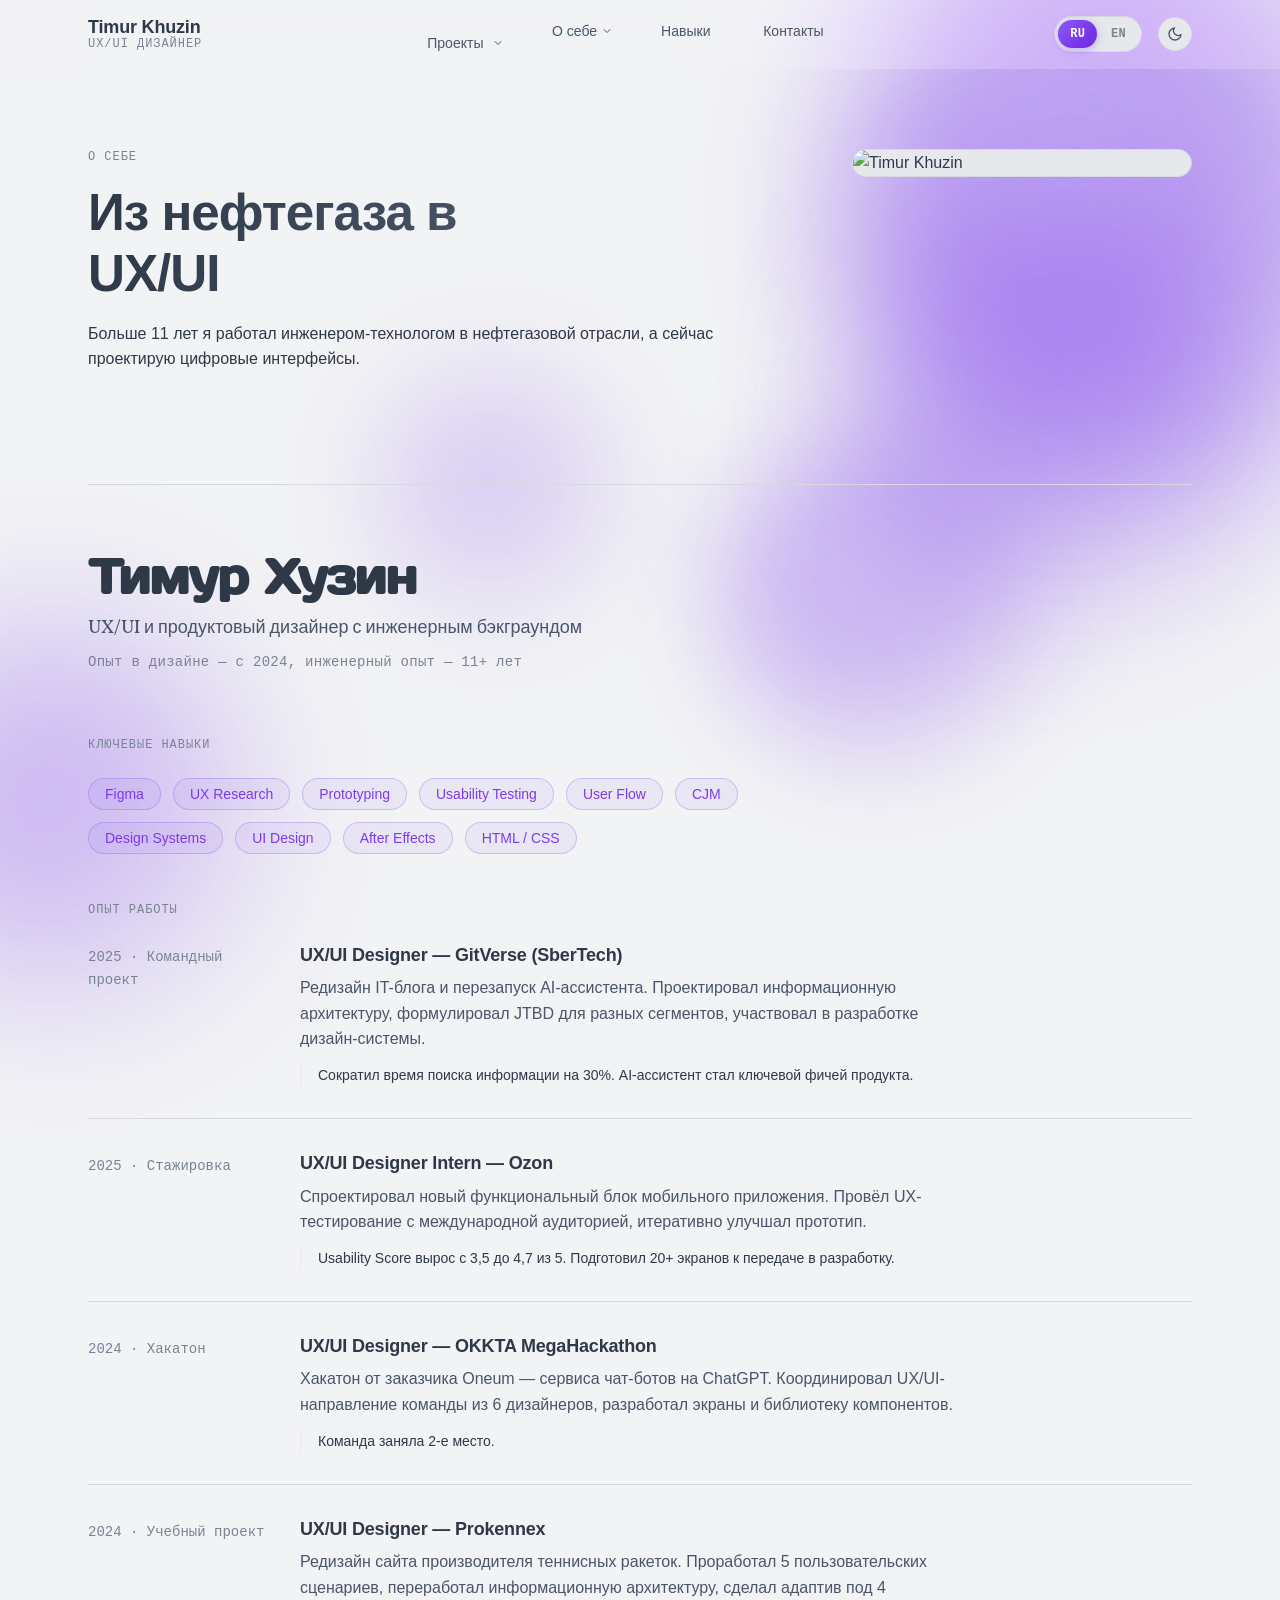
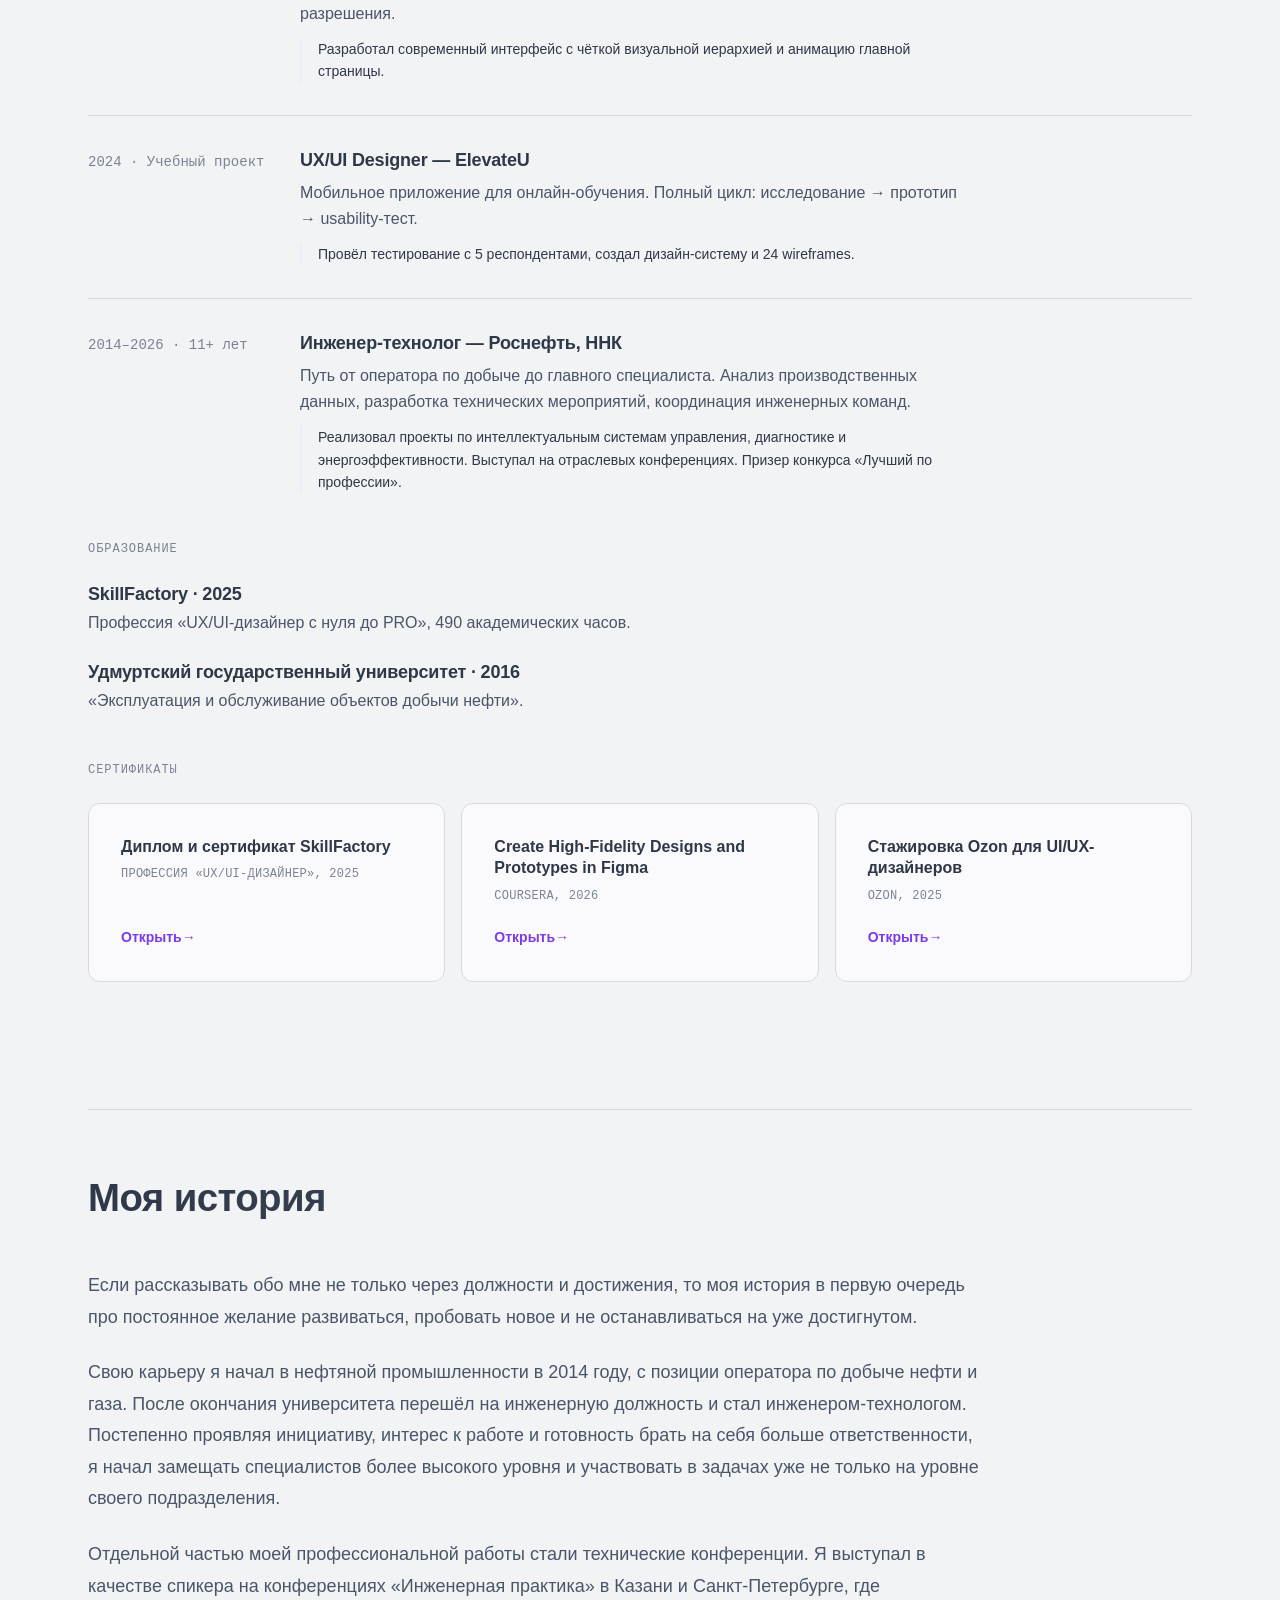
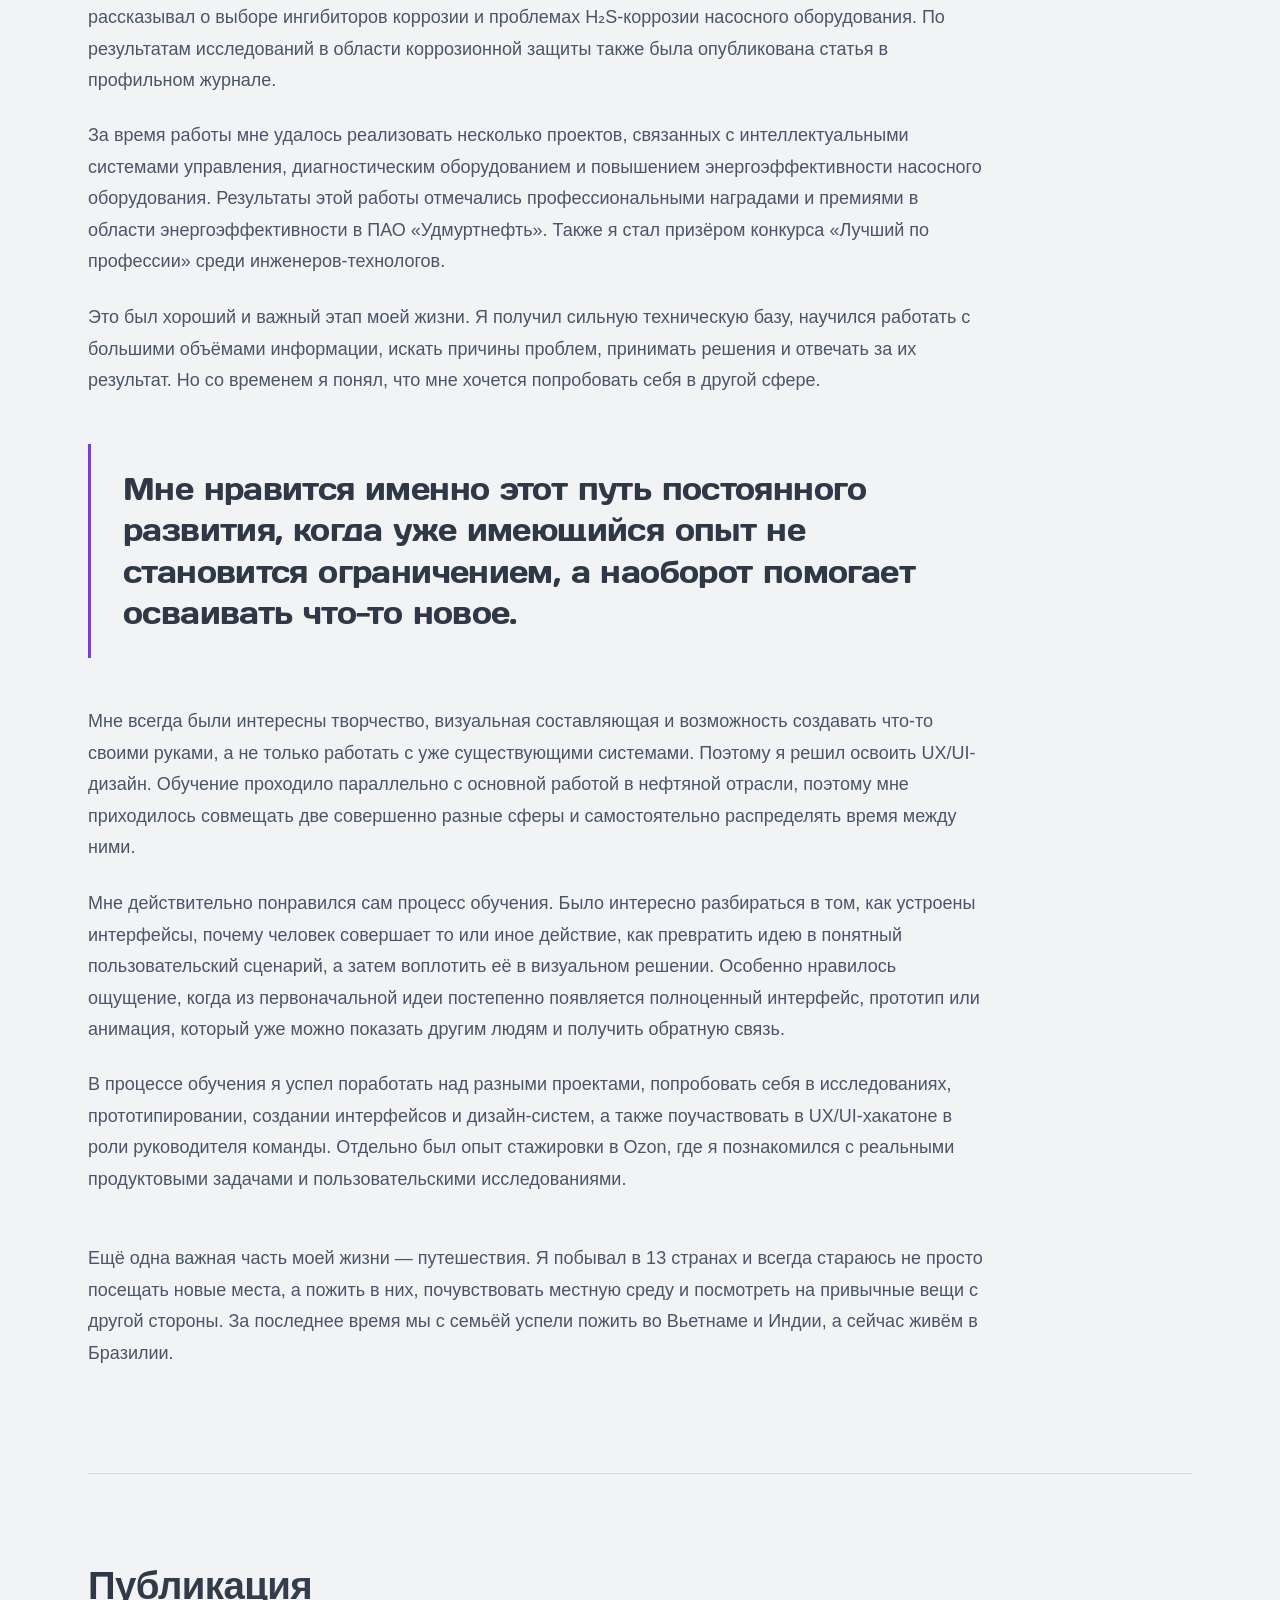
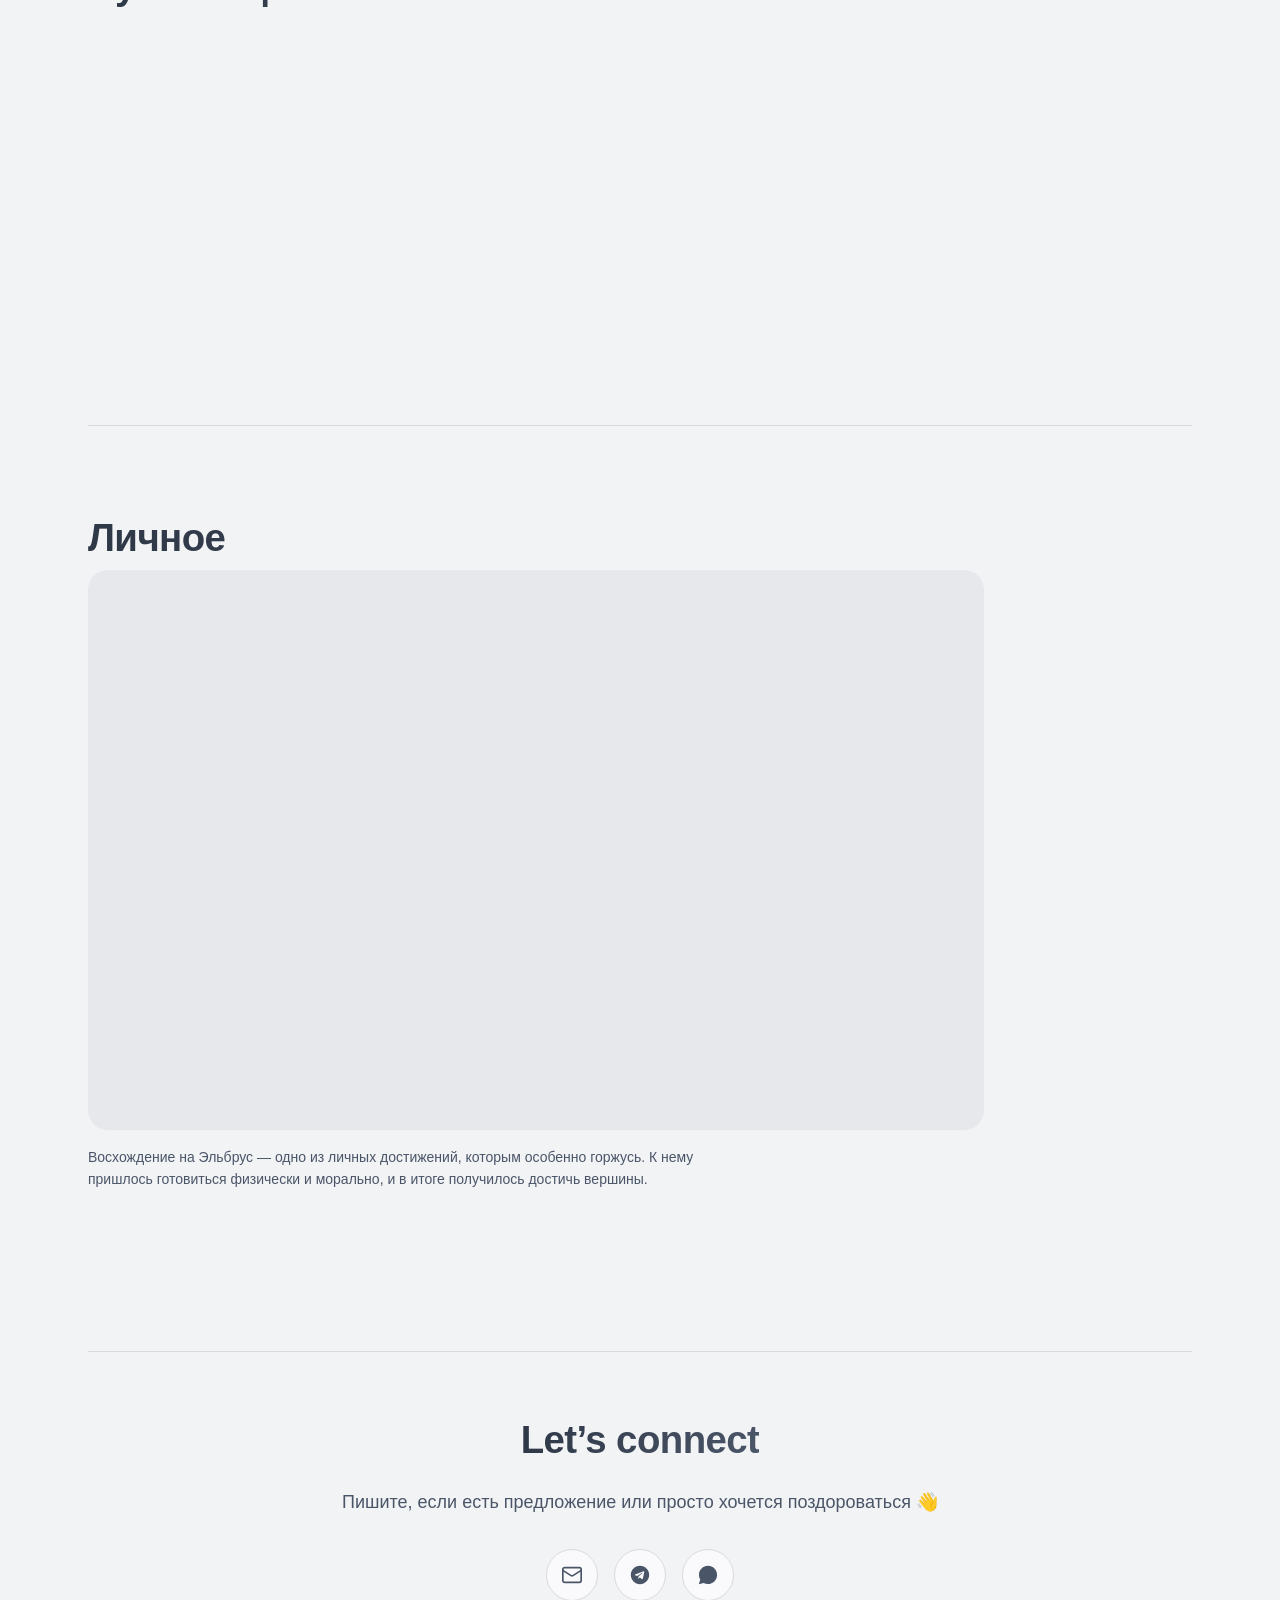
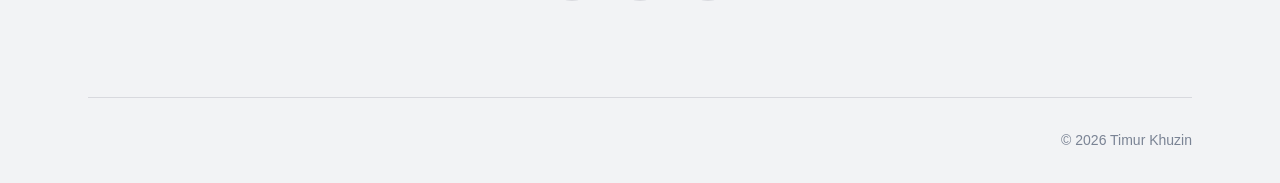
==== site/about.html @ 74c0102a "Добавил новые изображения и файлы проектов" ====
<!DOCTYPE html>
<html lang="ru">
<head>
  <meta charset="UTF-8">
  <meta name="viewport" content="width=device-width, initial-scale=1.0">
  <title>О себе — Timur Khuzin</title>
  <meta name="description" content="UX/UI дизайнер с 11-летним инженерным опытом в нефтегазе. История перехода в дизайн, опыт и проекты.">

  <script>
    (function () {
      var t = localStorage.getItem('theme');
      if (t !== 'light' && t !== 'dark') {
        t = window.matchMedia('(prefers-color-scheme: dark)').matches ? 'dark' : 'light';
      }
      document.documentElement.setAttribute('data-theme', t);
    })();
  </script>

  <link rel="stylesheet" href="css/variables.css">
  <link rel="stylesheet" href="css/base.css">
  <link rel="stylesheet" href="css/home.css">
  <link rel="stylesheet" href="css/about.css">
  <link rel="stylesheet" href="css/reveal.css">
</head>
<body>

  <div class="cursor-ring" aria-hidden="true"></div>
  <div class="cursor-dot" aria-hidden="true"></div>
  <div class="bg-blobs bg-blobs--about" aria-hidden="true">
  <div class="bg-blob bg-blob--1"></div>
  <div class="bg-blob bg-blob--2"></div>
  <div class="bg-blob bg-blob--3"></div>
  <div class="bg-blob bg-blob--4"></div>
  <div class="bg-blob bg-blob--5"></div>
  </div>
  <div class="site-header-wrap">
    <div class="container">
      <header class="site-header">
        <a href="index.html" class="logo">
          <span class="logo-name">Timur Khuzin</span>
          <span class="logo-role" data-i18n="logo.role"></span>
        </a>

        <nav>
          <ul class="nav-links">
            <li class="nav-dropdown">
  <a href="index.html#projects" class="nav-dropdown-trigger" aria-haspopup="true" aria-expanded="false">
  <span data-i18n="nav.projects"></span>
  <svg class="nav-dropdown-caret" viewBox="0 0 24 24" fill="none" stroke="currentColor" stroke-width="2" stroke-linecap="round" stroke-linejoin="round">
    <polyline points="6 9 12 15 18 9"></polyline>
  </svg>
</a>
           <ul class="nav-dropdown-menu">
            <li style="--item-accent: #FF6B35;"><a href="projects/ozon.html" data-i18n="nav.project.ozon"></a></li>
            <li style="--item-accent: #4A9EFF;"><a href="projects/gitverse.html" data-i18n="nav.project.gitverse"></a></li>
            <li style="--item-accent: #4ADE80;"><a href="projects/okkta.html" data-i18n="nav.project.okkta"></a></li>
            <li style="--item-accent: #F5573B;"><a href="projects/prokennex.html" data-i18n="nav.project.prokennex"></a></li>
            <li style="--item-accent: #8B7CF6;"><a href="projects/elevateu.html" data-i18n="nav.project.elevateu"></a></li>
          </ul>
            </li>
            <li class="nav-dropdown">
  <a href="about.html" class="nav-dropdown-trigger" aria-haspopup="true" aria-expanded="false">
    <span data-i18n="nav.about"></span>
    <svg class="nav-dropdown-caret" viewBox="0 0 24 24" fill="none" stroke="currentColor" stroke-width="2" stroke-linecap="round" stroke-linejoin="round">
      <polyline points="6 9 12 15 18 9"></polyline>
    </svg>
  </a>
  <ul class="nav-dropdown-menu">
    <li style="--item-accent: #7C3AED;"><a href="about.html" data-i18n="nav.about"></a></li>
    <li style="--item-accent: #7C3AED;"><a href="#cv" data-i18n="nav.about.cv"></a></li>
  </ul>
</li>
            <li><a href="skills.html" data-i18n="nav.skills"></a></li>
            <li><a href="index.html#contact" data-i18n="nav.contacts"></a></li>
          </ul>
        </nav>

        <button type="button" class="nav-burger" aria-label="Меню" aria-expanded="false" aria-controls="mobile-menu">
          <span></span>
          <span></span>
        </button>

        <div class="header-controls">
          <div class="control-group" role="group" data-i18n-aria-label="theme.toggle.label">
            <button class="control-segment" data-lang-set="ru">RU</button>
            <button class="control-segment" data-lang-set="en">EN</button>
          </div>

          <button class="theme-toggle" data-theme-toggle data-i18n-aria-label="theme.toggle.label">
            <svg class="icon-sun" viewBox="0 0 24 24" fill="none" stroke="currentColor" stroke-width="2" stroke-linecap="round">
              <circle cx="12" cy="12" r="4"></circle>
              <path d="M12 2v2M12 20v2M4.93 4.93l1.41 1.41M17.66 17.66l1.41 1.41M2 12h2M20 12h2M6.34 17.66l-1.41 1.41M19.07 4.93l-1.41 1.41"></path>
            </svg>
            <svg class="icon-moon" viewBox="0 0 24 24" fill="none" stroke="currentColor" stroke-width="2" stroke-linecap="round" stroke-linejoin="round">
              <path d="M21 12.79A9 9 0 1 1 11.21 3 7 7 0 0 0 21 12.79z"></path>
            </svg>
          </button>
        </div>
      </header>
    </div>
  </div>

    <main>

    <!-- ================= HERO ================= -->
    <section class="container page-hero">
  <div class="page-hero-text">
    <p class="eyebrow" data-i18n="page.about.eyebrow"></p>
    <h1 data-i18n="page.about.title"></h1>
    <p class="hero-subtitle" data-i18n="page.about.subtitle"></p>
  </div>
  <figure class="page-hero-photo">
    <img src="https://github.com/KhuzinTimur/content-/blob/61db9ddb65a25e0e62f7fac8e23ab6dcdfc988ec/Me.jpg?raw=true" alt="Timur Khuzin" loading="eager">
  </figure>
</section>

    <!-- ================= CV ================= -->
    <section class="container section" id="cv">
  <hr class="divider" style="margin-bottom: var(--space-16);">

  <!-- Имя и роль -->
  <div class="cv-header reveal">
        <h2 class="cv-name" data-i18n="cv.name"></h2>
        <p class="cv-role" data-i18n="cv.role"></p>
        <p class="cv-meta" data-i18n="cv.meta"></p>
      </div>

      <!-- Ключевые навыки -->
      <div class="cv-block reveal">
        <p class="eyebrow" data-i18n="cv.skills.title"></p>
        <div class="cv-skills">
          <span class="skill-pill">Figma</span>
          <span class="skill-pill">UX Research</span>
          <span class="skill-pill">Prototyping</span>
          <span class="skill-pill">Usability Testing</span>
          <span class="skill-pill">User Flow</span>
          <span class="skill-pill">CJM</span>
          <span class="skill-pill">Design Systems</span>
          <span class="skill-pill">UI Design</span>
          <span class="skill-pill">After Effects</span>
          <span class="skill-pill">HTML / CSS</span>
        </div>
      </div>

      <!-- Опыт работы -->
      <div class="cv-block reveal">
        <p class="eyebrow" data-i18n="cv.experience.title"></p>
        <div class="cv-exp-list">

          <div class="cv-exp-item">
            <div class="cv-exp-left">
              <p class="cv-exp-period" data-i18n="cv.exp.gitverse.period"></p>
            </div>
            <div class="cv-exp-right">
              <h3 data-i18n="cv.exp.gitverse.company"></h3>
              <p data-i18n="cv.exp.gitverse.desc"></p>
              <p class="cv-exp-result" data-i18n="cv.exp.gitverse.result"></p>
            </div>
          </div>

          <div class="cv-exp-item">
            <div class="cv-exp-left">
              <p class="cv-exp-period" data-i18n="cv.exp.ozon.period"></p>
            </div>
            <div class="cv-exp-right">
              <h3 data-i18n="cv.exp.ozon.company"></h3>
              <p data-i18n="cv.exp.ozon.desc"></p>
              <p class="cv-exp-result" data-i18n="cv.exp.ozon.result"></p>
            </div>
          </div>

          <div class="cv-exp-item">
            <div class="cv-exp-left">
              <p class="cv-exp-period" data-i18n="cv.exp.okkta.period"></p>
            </div>
            <div class="cv-exp-right">
              <h3 data-i18n="cv.exp.okkta.company"></h3>
              <p data-i18n="cv.exp.okkta.desc"></p>
              <p class="cv-exp-result" data-i18n="cv.exp.okkta.result"></p>
            </div>
          </div>

          <div class="cv-exp-item">
            <div class="cv-exp-left">
              <p class="cv-exp-period" data-i18n="cv.exp.prokennex.period"></p>
            </div>
            <div class="cv-exp-right">
              <h3 data-i18n="cv.exp.prokennex.company"></h3>
              <p data-i18n="cv.exp.prokennex.desc"></p>
              <p class="cv-exp-result" data-i18n="cv.exp.prokennex.result"></p>
            </div>
          </div>

          <div class="cv-exp-item">
            <div class="cv-exp-left">
              <p class="cv-exp-period" data-i18n="cv.exp.elevateu.period"></p>
            </div>
            <div class="cv-exp-right">
              <h3 data-i18n="cv.exp.elevateu.company"></h3>
              <p data-i18n="cv.exp.elevateu.desc"></p>
              <p class="cv-exp-result" data-i18n="cv.exp.elevateu.result"></p>
            </div>
          </div>

          <div class="cv-exp-item">
            <div class="cv-exp-left">
              <p class="cv-exp-period" data-i18n="cv.exp.engineering.period"></p>
            </div>
            <div class="cv-exp-right">
              <h3 data-i18n="cv.exp.engineering.company"></h3>
              <p data-i18n="cv.exp.engineering.desc"></p>
              <p class="cv-exp-result" data-i18n="cv.exp.engineering.result"></p>
            </div>
          </div>

        </div>
      </div>

      <!-- Образование -->
      <div class="cv-block reveal">
        <p class="eyebrow" data-i18n="cv.education.title"></p>
        <div class="cv-edu-list">
          <div class="cv-edu-item">
            <h3 data-i18n="cv.edu.skillfactory.title"></h3>
            <p data-i18n="cv.edu.skillfactory.desc"></p>
          </div>
          <div class="cv-edu-item">
            <h3 data-i18n="cv.edu.udgu.title"></h3>
            <p data-i18n="cv.edu.udgu.desc"></p>
          </div>
        </div>
      </div>

      <!-- Сертификаты -->
      <div class="cv-block reveal">
        <p class="eyebrow" data-i18n="cv.certs.title"></p>
        <div class="cv-certs-list">
          <a href="https://drive.google.com/file/d/1GDILFL7nHzGlivptu-B-hz8q7IrDQoGp/view" target="_blank" rel="noopener" class="cv-cert">
            <span class="cv-cert-title" data-i18n="cv.cert.skillfactory.title"></span>
            <span class="cv-cert-desc" data-i18n="cv.cert.skillfactory.desc"></span>
            <span class="cv-cert-view" data-i18n="cv.cert.view"></span>
          </a>
          <a href="https://www.coursera.org/account/accomplishments/verify/VYTI7IFMBP26" target="_blank" rel="noopener" class="cv-cert">
            <span class="cv-cert-title" data-i18n="cv.cert.coursera.title"></span>
            <span class="cv-cert-desc" data-i18n="cv.cert.coursera.desc"></span>
            <span class="cv-cert-view" data-i18n="cv.cert.view"></span>
          </a>
          <a href="https://drive.google.com/file/d/1_BpqdGtbln28WbQC0Q4ZysuxokLBKkF2/view" target="_blank" rel="noopener" class="cv-cert">
            <span class="cv-cert-title" data-i18n="cv.cert.ozon.title"></span>
            <span class="cv-cert-desc" data-i18n="cv.cert.ozon.desc"></span>
            <span class="cv-cert-view" data-i18n="cv.cert.view"></span>
          </a>
        </div>
      </div>

    </section>

    <!-- ================= STORYTELLING ================= -->
    <section class="container section">
      <hr class="divider" style="margin-bottom: var(--space-16);">
      <h2 class="reveal" data-i18n="story.title"></h2>

      <div class="story-body">
        <p class="reveal" data-i18n="story.p1"></p>
        <p class="reveal" data-i18n="story.p2"></p>
        <p class="reveal" data-i18n="story.p3"></p>
        <p class="reveal" data-i18n="story.p4"></p>
        <p class="reveal" data-i18n="story.p5"></p>

        <blockquote class="story-quote reveal" data-i18n="story.quote"></blockquote>

        <p class="reveal" data-i18n="story.p6"></p>
        <p class="reveal" data-i18n="story.p7"></p>
        <p class="reveal" data-i18n="story.p8"></p>
        <p class="reveal" data-i18n="story.p9"></p>
      </div>
    </section>

    <!-- ================= PUBLICATION ================= -->
    <section class="container section">
      <hr class="divider" style="margin-bottom: var(--space-16);">
      <h2 class="reveal" data-i18n="pub.title"></h2>

      <a href="https://glavteh.ru/коррозия-ингибиторы-удмуртнефть/" target="_blank" rel="noopener" class="pub-card reveal">
        <div class="pub-card-media">
  <img src="https://github.com/KhuzinTimur/content-/blob/6376f574f0b93bf74674a7803f404138c6c9d28b/preview_corr.png?raw=true" alt="" loading="lazy">
</div>
        <div class="pub-card-body">
          <p class="pub-card-journal" data-i18n="pub.article.journal"></p>
          <h3 data-i18n="pub.article.title"></h3>
          <p class="pub-card-desc" data-i18n="pub.article.desc"></p>
          <span class="pub-card-cta" data-i18n="pub.article.link"></span>
        </div>
      </a>
    </section>

    <!-- ================= PERSONAL ================= -->
    <section class="container section">
      <hr class="divider" style="margin-bottom: var(--space-16);">
      <h2 class="reveal" data-i18n="personal.title"></h2>

      <div class="personal-carousel reveal">
        <div class="personal-track">
          <figure class="personal-slide">
            <img src="https://github.com/KhuzinTimur/content-/blob/61db9ddb65a25e0e62f7fac8e23ab6dcdfc988ec/Elbrus_1.jpg?raw=true" alt="Эльбрус" loading="lazy">
          </figure>
          <figure class="personal-slide">
            <img src="https://github.com/KhuzinTimur/content-/blob/61db9ddb65a25e0e62f7fac8e23ab6dcdfc988ec/Elbrus_2.jpg?raw=true" alt="Эльбрус" loading="lazy">
          </figure>
          <figure class="personal-slide">
            <img src="https://github.com/KhuzinTimur/content-/blob/61db9ddb65a25e0e62f7fac8e23ab6dcdfc988ec/Elbrus_3.jpg?raw=true" alt="Эльбрус" loading="lazy">
          </figure>
        </div>
        <p class="personal-caption" data-i18n="personal.elbrus.caption"></p>
      </div>

    </section>

    <!-- ================= CONTACT ================= -->
    <section class="container contact-section" id="contact">
      <hr class="divider" style="margin-bottom: var(--space-16);">
      <div class="contact-centered">
        <h2 data-i18n="contact.title"></h2>
        <p class="contact-invite" data-i18n="contact.invite"></p>

        <div class="contact-icons">
          <a href="mailto:TimurKhuzin92@gmail.com" class="contact-icon-btn" data-i18n-aria-label="contact.emailAria">
            <svg viewBox="0 0 24 24" fill="none" stroke="currentColor" stroke-width="1.8" stroke-linecap="round" stroke-linejoin="round">
              <rect x="2" y="4" width="20" height="16" rx="2"></rect>
              <path d="m22 7-8.97 5.7a1.94 1.94 0 0 1-2.06 0L2 7"></path>
            </svg>
          </a>
          <a href="https://t.me/KhuzinTimur" target="_blank" rel="noopener noreferrer" class="contact-icon-btn" data-i18n-aria-label="contact.telegramAria">
            <svg viewBox="0 0 24 24" fill="currentColor"><path d="M12 2C6.477 2 2 6.477 2 12s4.477 10 10 10 10-4.477 10-10S17.523 2 12 2zm4.64 6.8-1.56 7.36c-.12.54-.43.67-.87.42l-2.4-1.77-1.16 1.12c-.13.13-.24.24-.48.24l.17-2.44 4.44-4.01c.19-.17-.04-.27-.3-.1l-5.49 3.46-2.37-.74c-.51-.16-.52-.51.11-.76l9.25-3.57c.43-.16.8.1.66.79z"/></svg>
          </a>
          <a href="https://wa.me/79199064376" target="_blank" rel="noopener noreferrer" class="contact-icon-btn" data-i18n-aria-label="contact.whatsappAria">
            <svg viewBox="0 0 24 24" fill="currentColor"><path d="M12.04 2C6.58 2 2.13 6.45 2.13 11.91c0 1.87.51 3.62 1.4 5.12L2 22l5.13-1.35c1.44.79 3.08 1.24 4.83 1.24h.01c5.46 0 9.91-4.45 9.91-9.91C21.88 6.45 17.5 2 12.04 2z"/></svg>
          </a>
        </div>
      </div>
    </section>

  </main>

  <div class="container">
    <footer class="site-footer">
      <p class="text-tertiary text-small">© 2026 Timur Khuzin</p>
    </footer>
  </div>

  <script src="js/i18n-about.js"></script>
  <script src="js/i18n-common.js"></script>
  <script src="js/i18n.js"></script>
  <script src="js/theme.js"></script>
  <script src="js/cursor.js"></script>
  <script src="js/header-scroll.js"></script>
  <div class="mobile-menu" id="mobile-menu" aria-hidden="true">
    <div class="mobile-menu-inner">

      <a href="index.html" class="mobile-menu-link" data-i18n="nav.home"></a>

      <div class="mobile-menu-group">
        <button type="button" class="mobile-menu-link mobile-menu-trigger" aria-expanded="false">
          <span data-i18n="nav.projects"></span>
          <svg viewBox="0 0 24 24" fill="none" stroke="currentColor" stroke-width="2" stroke-linecap="round" stroke-linejoin="round" class="mobile-menu-caret">
            <polyline points="6 9 12 15 18 9"></polyline>
          </svg>
        </button>
        <div class="mobile-menu-sub">
          <a href="projects/ozon.html" data-i18n="nav.project.ozon"></a>
          <a href="projects/gitverse.html" data-i18n="nav.project.gitverse"></a>
          <a href="projects/okkta.html" data-i18n="nav.project.okkta"></a>
          <a href="projects/prokennex.html" data-i18n="nav.project.prokennex"></a>
          <a href="projects/elevateu.html" data-i18n="nav.project.elevateu"></a>
        </div>
      </div>

      <a href="about.html" class="mobile-menu-link" data-i18n="nav.about"></a>
      <a href="skills.html" class="mobile-menu-link" data-i18n="nav.skills"></a>
      <a href="index.html#contact" class="mobile-menu-link" data-i18n="nav.contacts"></a>

      <div class="mobile-menu-footer">
        <a href="https://t.me/KhuzinTimur" target="_blank" rel="noopener noreferrer" aria-label="Telegram">
          <svg viewBox="0 0 24 24" fill="currentColor"><path d="M12 2C6.477 2 2 6.477 2 12s4.477 10 10 10 10-4.477 10-10S17.523 2 12 2zm4.64 6.8-1.56 7.36c-.12.54-.43.67-.87.42l-2.4-1.77-1.16 1.12c-.13.13-.24.24-.48.24l.17-2.44 4.44-4.01c.19-.17-.04-.27-.3-.1l-5.49 3.46-2.37-.74c-.51-.16-.52-.51.11-.76l9.25-3.57c.43-.16.8.1.66.79z"/></svg>
        </a>
        <a href="https://wa.me/79199064376" target="_blank" rel="noopener noreferrer" aria-label="WhatsApp">
          <svg viewBox="0 0 24 24" fill="currentColor"><path d="M12.04 2C6.58 2 2.13 6.45 2.13 11.91c0 1.87.51 3.62 1.4 5.12L2 22l5.13-1.35c1.44.79 3.08 1.24 4.83 1.24h.01c5.46 0 9.91-4.45 9.91-9.91C21.88 6.45 17.5 2 12.04 2z"/></svg>
        </a>
        <a href="mailto:TimurKhuzin92@gmail.com" aria-label="Email">
          <svg viewBox="0 0 24 24" fill="none" stroke="currentColor" stroke-width="1.8"><rect x="2" y="4" width="20" height="16" rx="2"/><path d="m22 7-8.97 5.7a1.94 1.94 0 0 1-2.06 0L2 7"/></svg>
        </a>
      </div>

    </div>
  </div>
  
  <script src="js/back-to-top.js"></script>
  <script src="js/nav-dropdown.js"></script>
  <script src="js/reveal.js"></script>
  <script src="js/mobile-menu.js"></script>
</body>
</html>
---- site/css/variables.css ----
/* ==========================================================================
   Design tokens — единый источник правды для цвета, типографики, сетки.
   Тема переключается через атрибут data-theme на <html>.
   ========================================================================== */

:root {
    /* ---- Типографика ---- */
  --font-display: 'Days', 'Inter', sans-serif;
  --font-body: 'Albra', 'Inter', sans-serif;
  --font-main: 'Inter', -apple-system, BlinkMacSystemFont, 'Segoe UI', sans-serif;
  --font-mono: 'JetBrains Mono', 'SF Mono', Consolas, monospace;

  --fs-hero: clamp(2.75rem, 6vw, 5.5rem);
  --fs-h1: clamp(2.25rem, 4vw, 3.5rem);
  --fs-h2: clamp(1.75rem, 3vw, 2.5rem);
  --fs-h3: clamp(1.25rem, 2vw, 1.5rem);
  --fs-body-lg: 1.125rem;
  --fs-body: 1rem;
  --fs-small: 0.875rem;
  --fs-micro: 0.75rem;

  /* line-height подобран под конкретный размер — крупный текст требует
     более плотного межстрочья, мелкий текст — более свободного */
  --lh-hero: 1.05;
  --lh-h1: 1.2;
  --lh-h2: 1.25;
  --lh-h3: 1.35;
  --lh-body-lg: 1.6;
  --lh-body: 1.6;
  --lh-small: 1.5;
  --lh-micro: 1.4;

  /* letter-spacing: крупные заголовки чуть сжимаем, мелкий текст в верхнем
     регистре (eyebrow, лейблы) — разрежаем для читаемости */
  --ls-hero: -0.03em;
  --ls-h1: -0.02em;
  --ls-h2: -0.015em;
  --ls-h3: -0.01em;
  --ls-body: 0;
  --ls-eyebrow: 0.08em;

  /* ---- Сетка / отступы ----
     container-max — общая ширина "рабочей зоны" страницы (хедер, широкие блоки).
     measure — ширина именно текстовой колонки: длинный текст на очень широких
     мониторах читать неудобно, поэтому параграфы и заголовки кейсов ограничены
     отдельно, уже контейнера. Ориентир — 60–75 символов в строке. */
  --container-max: 1200px;
  --container-padding: clamp(1.25rem, 5vw, 3rem);
  --measure-text: 42rem;   /* ~65-70 символов на средний body-текст */
  --measure-wide: 56rem;   /* для текста побольше, например текст-body-lg */

  --space-1: 0.25rem;
  --space-2: 0.5rem;
  --space-3: 0.75rem;
  --space-4: 1rem;
  --space-6: 1.5rem;
  --space-8: 2rem;
  --space-12: 3rem;
  --space-16: 4rem;
  --space-20: 5rem;
  --space-24: 6rem;
  --space-32: 8rem;

  --radius-sm: 6px;
  --radius-md: 12px;
  --radius-lg: 20px;
  --radius-full: 999px;

  /* ---- Переходы ---- */
  --ease: cubic-bezier(0.4, 0, 0.2, 1);
  --transition-fast: 150ms var(--ease);
  --transition-base: 250ms var(--ease);
  --transition-slow: 450ms var(--ease);
}

/* ==========================================================================
   Светлая тема (по умолчанию)
   ========================================================================== */
:root,
[data-theme="light"] {
  --bg: #F2F3F5;
  --bg-elevated: #FAFAFC;
  --bg-subtle: #E6E8EC;
  --bg-inverse: #2F3847;

  --text-primary: #2F3847;
  --text-secondary: #4A5568;
  --text-tertiary: #7A8394;
  --text-inverse: #E8E9EC;

  --border: #D8D9DE;
  --border-strong: #A0A09D;

  /* Градиент заголовков — от тёмного slate слева к чуть светлее справа */
  --title-gradient: linear-gradient(90deg, #2F3847 0%, #4A5568 100%);

  /* Акцент оставляем — фиолетовый с холодным серым сочетается хорошо */
  --accent: #7C3AED;
  --accent-hover: #6D28D9;
  --accent-pressed: #5B21B6;
  --accent-soft: #EFEBFC;
  --accent-contrast: #FFFFFF;
  --accent-gradient: linear-gradient(135deg, #8B5CF6 0%, #7C3AED 55%, #6D28D9 100%);

  --shadow-sm: 0 1px 2px rgba(23, 23, 26, 0.06);
  --shadow-md: 0 4px 16px rgba(23, 23, 26, 0.08);
  --shadow-lg: 0 12px 40px rgba(23, 23, 26, 0.12);

  color-scheme: light;
}

/* ==========================================================================
   Тёмная тема
   ========================================================================== */
[data-theme="dark"] {
  --bg: #15181F;
  --bg-elevated: #1E222A;
  --bg-subtle: #22262E;
  --bg-inverse: #E8E9EC;

  --text-primary: #E8E9EC;
  --text-secondary: #A8AEBB;
  --text-tertiary: #757C8A;
  --text-inverse: #2F3847;

  --border: #2E3238;
  --border-strong: #444A54;

  /* В тёмной теме градиент идёт от светлого к чуть темнее —
     иначе правый край заголовка «утонет» в фоне */
  --title-gradient: linear-gradient(90deg, #F2F3F5 0%, #B8C0CC 100%);

  --accent: #A78BFA;
  --accent-hover: #C4B5FD;
  --accent-pressed: #8B5CF6;
  --accent-soft: #241C3F;
  --accent-contrast: #1A1523;
  --accent-gradient: linear-gradient(135deg, #A78BFA 0%, #8B5CF6 55%, #7C3AED 100%);

  --shadow-sm: 0 1px 2px rgba(0, 0, 0, 0.4);
  --shadow-md: 0 4px 20px rgba(0, 0, 0, 0.5);
  --shadow-lg: 0 16px 48px rgba(0, 0, 0, 0.6);

  color-scheme: dark;
}
---- site/css/base.css ----
/* ==========================================================================
   Шрифты проекта
   ========================================================================== */

@font-face {
  font-family: 'Days';
  src: url('../fonts/Days.otf') format('opentype');
  font-weight: 400;
  font-style: normal;
  font-display: swap;
}

@font-face {
  font-family: 'Albra';
  src: url('../fonts/AlbraBookTRIAL-Regular.otf') format('opentype');
  font-weight: 400;
  font-style: normal;
  font-display: swap;
}

/* ==========================================================================
   Reset и базовые стили
   ========================================================================== */

*, *::before, *::after {
  box-sizing: border-box;
}

html {
  scroll-behavior: smooth;
  overflow-x: clip; /* гасим горизонтальный вылет, не ломая sticky */
}

body {
  margin: 0;
  overflow-x: clip;
  font-family: var(--font-main);
  font-size: var(--fs-body);
  line-height: var(--lh-body);
  letter-spacing: var(--ls-body);
  color: var(--text-primary);
  background-color: var(--bg);
  transition: background-color var(--transition-base), color var(--transition-base);
  -webkit-font-smoothing: antialiased;
  text-rendering: optimizeLegibility;
}

main {
  position: relative;
  z-index: 1;
}

body > .container {
  position: relative;
  z-index: 1;
}

img, svg, video {
  display: block;
  max-width: 100%;
}

a {
  color: inherit;
  text-decoration: none;
}

button {
  font-family: inherit;
  cursor: pointer;
}

ul, ol {
  margin: 0;
  padding: 0;
}

h1, h2, h3, h4, p {
  margin: 0;
}

/* ---- Утилиты ---- */

/* .container — широкая рабочая зона (хедер, сетки карточек, широкие изображения).
   На очень широких мониторах (>1600px) не растягивается бесконечно —
   ограничена --container-max, зато отступы по краям остаются пропорциональными. */
.container {
  max-width: var(--container-max);
  margin-inline: auto;
  padding-inline: var(--container-padding);
}

/* .prose — узкая колонка для длинных связных текстов (абзацы кейсов, about).
   Использовать ВНУТРИ .container, не вместо него. */
.prose {
  max-width: var(--measure-text);
}
.prose-wide {
  max-width: var(--measure-wide);
}

/* .section — вертикальный ритм между крупными блоками страницы */
.section {
  padding-block: var(--space-16);
}
.section-lg {
  padding-block: var(--space-24);
}

/* Тонкий однопиксельный разделитель, как в референсах */
.divider {
  border: none;
  border-top: 1px solid var(--border);
  margin: 0;
}

.visually-hidden {
  position: absolute;
  width: 1px;
  height: 1px;
  overflow: hidden;
  clip: rect(0 0 0 0);
  white-space: nowrap;
}

/* Скрывает элемент, пока JS не подставит перевод — избегаем "мигания" текста */
[data-i18n]:empty {
  min-height: 1em;
}

/* ---- Типографика ----
   Правило: чем крупнее размер шрифта, тем плотнее line-height и тем более
   отрицательный (сжатый) letter-spacing — так крупные заголовки не "рассыпаются".
   Мелкий текст в капсе (eyebrow), наоборот, разрежен для читаемости. */

.hero-title,
h1.hero { font-size: var(--fs-hero); line-height: var(--lh-hero); letter-spacing: var(--ls-hero); font-weight: 700; }

h1 { font-size: var(--fs-h1); line-height: var(--lh-h1); letter-spacing: var(--ls-h1); font-weight: 700; }
h2 { font-size: var(--fs-h2); line-height: var(--lh-h2); letter-spacing: var(--ls-h2); font-weight: 700; }
h3 { font-size: var(--fs-h3); line-height: var(--lh-h3); letter-spacing: var(--ls-h3); font-weight: 600; }

p, .text-body { font-size: var(--fs-body); line-height: var(--lh-body); letter-spacing: var(--ls-body); }
.text-body-lg { font-size: var(--fs-body-lg); line-height: var(--lh-body-lg); letter-spacing: var(--ls-body); }
.text-small { font-size: var(--fs-small); line-height: var(--lh-small); letter-spacing: var(--ls-body); }

.text-secondary { color: var(--text-secondary); }
.text-tertiary { color: var(--text-tertiary); }

.eyebrow {
  font-family: var(--font-mono);
  font-size: var(--fs-micro);
  line-height: var(--lh-micro);
  letter-spacing: var(--ls-eyebrow);
  text-transform: uppercase;
  color: var(--text-tertiary);
}

/* ==========================================================================
   Градиентные заголовки H1 и H2
   ========================================================================== */

h1, h2 {
  background-image: var(--title-gradient);
  -webkit-background-clip: text;
          background-clip: text;
  -webkit-text-fill-color: transparent;
          color: transparent;
}

/* Исключение: заголовки проектных сцен используют цвет проекта,
   а не общий градиент (см. project-scroll.css) */
.project-scene-content h2 {
  background-image: none;
  -webkit-text-fill-color: var(--scene-accent, #fff);
          color: var(--scene-accent, #fff);
}

/* ==========================================================================
   Кнопка "наверх" — плавающая, справа снизу
   ========================================================================== */

.back-to-top {
  position: fixed;
  bottom: 32px;
  right: 32px;
  width: 48px;
  height: 48px;
  display: flex;
  align-items: center;
  justify-content: center;
  border-radius: var(--radius-full);
  border: 1px solid var(--border);
  background: color-mix(in srgb, var(--bg-elevated) 85%, transparent);
  -webkit-backdrop-filter: blur(14px) saturate(140%);
          backdrop-filter: blur(14px) saturate(140%);
  color: var(--text-secondary);
  cursor: pointer;
  z-index: 90;
  opacity: 0;
  visibility: hidden;
  transform: translateY(16px);
  transition:
    opacity 320ms ease,
    visibility 320ms ease,
    transform 420ms cubic-bezier(0.16, 1, 0.3, 1),
    color 220ms ease,
    border-color 220ms ease,
    box-shadow 320ms ease;
  pointer-events: none;
}

.back-to-top.is-visible {
  opacity: 1;
  visibility: visible;
  transform: translateY(0);
  pointer-events: auto;
}

.back-to-top svg {
  width: 20px;
  height: 20px;
  display: block;
}

.back-to-top:hover {
  color: var(--accent);
  border-color: var(--accent);
  transform: translateY(-3px);
  box-shadow:
    0 10px 28px color-mix(in srgb, var(--accent) 25%, transparent),
    0 2px 8px color-mix(in srgb, var(--accent) 15%, transparent);
}

.back-to-top:active {
  transform: translateY(-1px) scale(0.96);
}

@media (max-width: 720px) {
  .back-to-top {
    bottom: 20px;
    right: 20px;
    width: 44px;
    height: 44px;
  }
  .back-to-top svg {
    width: 18px;
    height: 18px;
  }
}

@media (prefers-reduced-motion: reduce) {
  .back-to-top {
    transition: opacity 220ms ease, visibility 220ms ease;
    transform: none;
  }
  .back-to-top:hover {
    transform: none;
  }
}
---- site/css/home.css ----
/* ==========================================================================
   home.css — стили, специфичные для главной страницы
   ========================================================================== */

/* ---- Header / Nav ---- */
.site-header-wrap {
  position: sticky;
  top: 0;
  z-index: 100;

  /* Стеклянный эффект: полупрозрачный фон + blur + лёгкое насыщение */
  background: color-mix(in srgb, var(--bg) 20%, transparent);
  -webkit-backdrop-filter: blur(40px) saturate(160%);
          backdrop-filter: blur(40px) saturate(160%);
  border-bottom: 1px solid transparent;

  transform: translateY(0);
  transition:
    transform var(--transition-base),
    background-color var(--transition-base),
    border-color var(--transition-base),
    box-shadow var(--transition-base);
}

.site-header-wrap.header-hidden {
  transform: translateY(-100%);
}

.site-header-wrap.header-elevated {
  background: color-mix(in srgb, var(--bg) 78%, transparent);
  border-bottom-color: var(--border);
  box-shadow: var(--shadow-sm);
}

/* В тёмной теме фон чуть плотнее — на чёрном прозрачность почти не видна */
[data-theme="dark"] .site-header-wrap {
  background: color-mix(in srgb, var(--bg) 60%, transparent);
}

[data-theme="dark"] .site-header-wrap.header-elevated {
  background: color-mix(in srgb, var(--bg) 82%, transparent);
}

.site-header {
  display: flex;
  justify-content: space-between;
  align-items: center;
  padding-block: var(--space-4);
  gap: var(--space-8);
}

.logo {
  display: inline-flex;
  flex-direction: column;
  gap: 2px;
  flex-shrink: 0;
  line-height: 1;
  color: inherit;
}

.logo-name {
  font-weight: 700;
  font-size: var(--fs-body-lg);
  letter-spacing: var(--ls-h3);
}

.logo-role {
  font-family: var(--font-mono);
  font-size: var(--fs-micro);
  letter-spacing: var(--ls-eyebrow);
  text-transform: uppercase;
  color: var(--text-tertiary);
}

.nav-links {
  display: flex;
  gap: var(--space-12);
  list-style: none;
}

.nav-links > li > a {
  position: relative;
  display: inline-block;
  font-size: var(--fs-small);
  color: var(--text-secondary);
  transition: color var(--transition-fast);
  white-space: nowrap;
}

/* Невидимая жирная копия текста — резервирует ширину,
   чтобы соседние пункты не сдвигались при hover */
.nav-links > li > a::before {
  content: attr(data-text);
  display: block;
  height: 0;
  overflow: hidden;
  visibility: hidden;
  font-weight: 700;
  pointer-events: none;
  user-select: none;
}

/* Плавное подчёркивание слева направо */
.nav-links > li > a::after {
  content: "";
  position: absolute;
  left: 0;
  right: 0;
  bottom: -6px;
  height: 2px;
  border-radius: 2px;
  background: var(--accent-gradient);
  transform: scaleX(0);
  transform-origin: left center;
  transition: transform 320ms cubic-bezier(0.16, 1, 0.3, 1);
}

.nav-links > li > a:hover {
  color: var(--text-primary);
  font-weight: 700;
}

.nav-links > li > a:hover::after {
  transform: scaleX(1);
}

/* То же самое — для триггера выпадающего списка «Проекты» */
.nav-dropdown-trigger {
  position: relative;
}

.nav-dropdown-trigger::after {
  content: "";
  position: absolute;
  left: 0;
  right: 14px; /* не подчёркиваем стрелку */
  bottom: -6px;
  height: 2px;
  border-radius: 2px;
  background: var(--accent-gradient);
  transform: scaleX(0);
  transform-origin: left center;
  transition: transform 320ms cubic-bezier(0.16, 1, 0.3, 1);
}

.nav-dropdown:hover .nav-dropdown-trigger,
.nav-dropdown-trigger[aria-expanded="true"] {
  color: var(--text-primary);
  font-weight: 700;
}

.nav-dropdown:hover .nav-dropdown-trigger::after,
.nav-dropdown-trigger[aria-expanded="true"]::after {
  transform: scaleX(1);
}

.header-controls {
  display: flex;
  align-items: center;
  gap: var(--space-4);
  flex-shrink: 0;
}

/* ---- Переключатели ---- */
.control-group {
  display: inline-flex;
  align-items: center;
  background: var(--bg-subtle);
  border: 1px solid var(--border);
  border-radius: var(--radius-full);
  padding: 3px;
  gap: 2px;
}

.control-group:hover {
  border-color: color-mix(in srgb, var(--accent) 30%, var(--border));
}

.control-segment {
  display: inline-flex;
  align-items: center;
  justify-content: center;
  min-width: 32px;
  height: 28px;
  padding-inline: var(--space-3);
  border-radius: var(--radius-full);
  font-family: var(--font-mono);
  font-size: var(--fs-micro);
  font-weight: 600;
  letter-spacing: 0.02em;
  color: var(--text-tertiary);
  background: transparent;
  border: none;
  transition: color var(--transition-fast), background var(--transition-fast);
}

.control-segment:hover {
  color: var(--text-secondary);
}

.control-segment[data-active="true"] {
  background: var(--accent-gradient);
  color: var(--accent-contrast);
  box-shadow:
    0 2px 8px color-mix(in srgb, var(--accent) 35%, transparent),
    0 0 0 1px color-mix(in srgb, var(--accent) 20%, transparent) inset;
}

.control-segment:not([data-active="true"]):hover {
  color: var(--accent);
}

.control-segment:active {
  transform: scale(0.95);
}

.theme-toggle {
  display: inline-flex;
  align-items: center;
  justify-content: center;
  width: 34px;
  height: 34px;
  border-radius: var(--radius-full);
  border: 1px solid var(--border);
  background: var(--bg-subtle);
  color: var(--text-secondary);
  transition: color var(--transition-fast), border-color var(--transition-fast), transform var(--transition-fast);
}

.theme-toggle:hover {
  color: var(--text-primary);
  border-color: var(--border-strong);
}

.theme-toggle:active {
  transform: scale(0.92);
}

.theme-toggle svg {
  width: 16px;
  height: 16px;
}

.theme-toggle .icon-sun { display: none; }
.theme-toggle .icon-moon { display: block; }
[data-theme="dark"] .theme-toggle .icon-sun { display: block; }
[data-theme="dark"] .theme-toggle .icon-moon { display: none; }

/* ==========================================================================
   Выпадающий список «Projects»
   ========================================================================== */

.nav-dropdown {
  position: relative;
  list-style: none;
}

.nav-dropdown-trigger {
  display: inline-flex;
  align-items: center;
  gap: 4px;
  padding: 0;
  background: none;
  border: none;
  font-family: inherit;
  font-size: var(--fs-small);
  line-height: 1;
  color: var(--text-secondary);
  cursor: pointer;
  text-decoration: none; 
  transition: color var(--transition-fast), font-weight var(--transition-fast);
}

/* Скрытая жирная копия текста — резервирует ширину, чтобы при hover
   жирное начертание не сдвигало соседей и не дёргало стрелку */
.nav-dropdown-trigger > span[data-i18n]::before {
  content: attr(data-text);
  display: block;
  height: 0;
  overflow: hidden;
  visibility: hidden;
  font-weight: 700;
  pointer-events: none;
  user-select: none;
}

.nav-dropdown-trigger[aria-expanded="true"] {
  color: var(--text-primary);
}

.nav-dropdown-caret {
  display: block;
  width: 12px !important;
  height: 12px !important;
  min-width: 12px;
  min-height: 12px;
  max-width: 12px;
  max-height: 12px;
  flex: 0 0 12px;
  transition: transform var(--transition-fast);
}

.nav-dropdown-trigger[aria-expanded="true"] .nav-dropdown-caret {
  transform: rotate(180deg);
}

ul.nav-dropdown-menu {
  position: absolute;
  top: calc(100% + var(--space-3));
  left: 50%;
  transform: translateX(-50%) translateY(-6px);
  min-width: 200px;
  padding: var(--space-2);
  margin: 0;
  list-style: none;
  list-style-type: none;
  background: var(--bg-elevated);
  border: 1px solid var(--border);
  border-radius: var(--radius-md);
  box-shadow: var(--shadow-md);
  opacity: 0;
  visibility: hidden;
  pointer-events: none;
  transition:
    opacity var(--transition-fast),
    transform var(--transition-fast),
    visibility var(--transition-fast);
  z-index: 200;
}

ul.nav-dropdown-menu li {
  list-style: none;
  list-style-type: none;
  margin: 0;
  padding: 0;
}

ul.nav-dropdown-menu li::marker {
  content: "";
  display: none;
}

/* Невидимый мостик между триггером и меню */
ul.nav-dropdown-menu::before {
  content: "";
  position: absolute;
  top: calc(-1 * var(--space-3));
  left: 0;
  right: 0;
  height: var(--space-3);
}

/* Открыто — только когда JS поставил aria-expanded="true" */
.nav-dropdown-trigger[aria-expanded="true"] + ul.nav-dropdown-menu {
  opacity: 1;
  visibility: visible;
  pointer-events: auto;
  transform: translateX(-50%) translateY(0);
}

ul.nav-dropdown-menu a {
  position: relative;
  display: block;
  padding: var(--space-2) var(--space-3);
  border-radius: var(--radius-sm);
  font-size: var(--fs-small);
  color: var(--text-secondary);
  white-space: nowrap;
  transition:
    background var(--transition-fast),
    color var(--transition-fast),
    font-weight var(--transition-fast);
}

/* Невидимая жирная копия — резервирует ширину, чтобы при hover
   жирность не сдвигала текст */
ul.nav-dropdown-menu a::before {
  content: attr(data-text);
  display: block;
  height: 0;
  overflow: hidden;
  visibility: hidden;
  font-weight: 700;
  pointer-events: none;
  user-select: none;
}

/* Подчёркивание слева-направо */
ul.nav-dropdown-menu a::after {
  content: "";
  position: absolute;
  left: var(--space-3);
  right: var(--space-3);
  bottom: 4px;
  height: 1.5px;
  border-radius: 1.5px;
  background: var(--item-accent, var(--accent));
  transform: scaleX(0);
  transform-origin: left center;
  transition: transform 320ms cubic-bezier(0.16, 1, 0.3, 1);
}

ul.nav-dropdown-menu a:hover {
  color: var(--item-accent, var(--text-primary));
  background: color-mix(in srgb, var(--item-accent, #888) 12%, transparent);
  font-weight: 700;
}

ul.nav-dropdown-menu a:hover::after {
  transform: scaleX(1);
}

/* ---- Фоновые blob'ы (живут на уровне body, за всем контентом) ---- */

.bg-blobs {
  position: absolute;
  top: 0;
  left: 0;
  width: 100%;
  height: 130vh;
  pointer-events: none;
  z-index: 0;
  overflow: hidden;
  /* Мягкое затухание вниз — blob'ы растворяются, не обрываются */
  -webkit-mask-image: linear-gradient(to bottom, #000 0%, #000 55%, transparent 100%);
          mask-image: linear-gradient(to bottom, #000 0%, #000 55%, transparent 100%);
}

.bg-blob {
  position: absolute;
  border-radius: 50%;
  background: radial-gradient(
    circle at 40% 40%,
    color-mix(in srgb, var(--accent) 70%, white) 0%,
    var(--accent) 30%,
    color-mix(in srgb, var(--accent) 55%, transparent) 60%,
    transparent 100%
  );
  filter: blur(60px);
  opacity: 0.5;
  pointer-events: none;
  /* GPU-слой — анимация transform идёт по композитору, гладко */
  transform: translate3d(0, 0, 0);
}

.bg-blob--1 {
  width: 45vw;
  aspect-ratio: 1 / 1;
  top: -8%;
  right: -10%;
  filter: blur(70px);
  animation: blob-float-1 14s ease-in-out infinite;
}

.bg-blob--2 {
  width: 32vw;
  aspect-ratio: 1 / 1;
  top: 22%;
  right: 0;
  filter: blur(80px);
  opacity: 0.4;
  animation: blob-float-2 18s ease-in-out infinite;
}

.bg-blob--3 {
  width: 26vw;
  aspect-ratio: 1 / 1;
  top: 48%;
  right: 18%;
  filter: blur(50px);
  opacity: 0.35;
  animation: blob-float-3 22s ease-in-out infinite;
}

@keyframes blob-float-1 {
  0%, 100% { transform: translate3d(0, 0, 0) scale(1); }
  33%      { transform: translate3d(-14%, 10%, 0) scale(1.12); }
  66%      { transform: translate3d(10%, -12%, 0) scale(0.9); }
}

@keyframes blob-float-2 {
  0%, 100% { transform: translate3d(0, 0, 0) scale(1); }
  50%      { transform: translate3d(18%, 14%, 0) scale(1.18); }
}

@keyframes blob-float-3 {
  0%, 100% { transform: translate3d(0, 0, 0) scale(1); }
  33%      { transform: translate3d(-22%, -8%, 0) scale(0.88); }
  66%      { transform: translate3d(14%, 16%, 0) scale(1.1); }
}

/* Если в системе включено «уменьшить движение» — не отключаем анимацию,
   а делаем её быстрой и мягкой, чтобы элемент всё равно жил, но не мельтешил */
@media (prefers-reduced-motion: reduce) {
  .bg-blob--1 { animation-duration: 40s; }
  .bg-blob--2 { animation-duration: 50s; }
  .bg-blob--3 { animation-duration: 60s; }
}

[data-theme="dark"] .bg-blob     { opacity: 0.7; }
[data-theme="dark"] .bg-blob--2  { opacity: 0.55; }
[data-theme="dark"] .bg-blob--3  { opacity: 0.5; }

@media (max-width: 900px) {
  .bg-blobs { display: none; }
}

/* ==========================================================================
   Hero — по референсу: 1 / 1(2 блока) / 1
   - name сверху, тонко
   - заголовок 3 строки, огромный, по центру
   - вторая строка: ДИЗАЙНЕР & слева + описание справа, центрированы по вертикали
   - marquee + ПОРТФОЛИО прижаты к низу
   ========================================================================== */

.hero {
  --hero-title-size: clamp(2rem, 5.5vw, 5.5rem);
  position: relative;
  z-index: 1;
  min-height: 100vh;
  box-sizing: border-box;
  padding-block: clamp(2rem, 4vh, 3rem) clamp(1.5rem, 3vh, 2rem);
  display: flex;
  flex-direction: column;
  gap: 0;
}

/* Имя сверху — тонкое, разреженное */
.hero-name {
  margin: 0;
  font-family: var(--font-main);
  font-weight: 300;
  font-size: clamp(0.7rem, 0.9vw, 0.9rem);
  letter-spacing: 0.5em;
  text-transform: uppercase;
  text-align: center;
  color: var(--text-primary);
}

/* Три строки заголовка — плотно, без зазоров */
.hero-headline {
  margin-top: clamp(1.5rem, 3vh, 2.5rem);
  display: flex;
  flex-direction: column;
  gap: 0;
}

.hero-title {
  margin: 0;
  font-family: var(--font-display);
  font-size: var(--hero-title-size);
  line-height: 1.05;
  letter-spacing: -0.04em;
  font-weight: 400;
  text-transform: uppercase;
  color: var(--text-primary);
  text-align: center;
}

/* Средняя строка: ДИЗАЙНЕР & слева + описание справа, по одной вертикали */
.hero-row-middle {
  display: flex;
  justify-content: space-between;
  align-items: center;
  gap: clamp(1rem, 2vw, 2rem);
  width: 100%;
}

.hero-title--middle {
  text-align: left;
}

.hero-desc {
  margin: 0;
  font-family: var(--font-body);
  font-size: clamp(0.75rem, 0.95vw, 0.95rem);
  line-height: 1.45;
  color: var(--text-primary);
  max-width: 340px;
  text-align: left;
}

/* ПОРТФОЛИО */
.hero-portfolio {
  margin: 0;
  font-family: var(--font-display);
  font-size: clamp(3rem, 8vw, 8rem);
  line-height: 1;
  letter-spacing: 0.06em;
  font-weight: 400;
  text-align: center;
  text-transform: uppercase;
  color: var(--text-primary);
}

/* Прижимаем marquee + ПОРТФОЛИО к низу — вся пустота остаётся
   между заголовком и этой связкой */
.skills-marquee {
  margin-top: clamp(7rem, 7vh, 7rem);
  padding-top: 0;
}

.hero > .container:last-child {
  margin-top: clamp(0.75rem, 1.5vh, 1.25rem);
}

/* Планшет/мобилка: ДИЗАЙНЕР & и описание — стопкой */
@media (max-width: 720px) {
  .hero {
    min-height: auto;
    padding-block: 2rem 1.5rem;
  }
  .hero-name {
    font-size: 0.7rem;
    letter-spacing: 0.4em;
  }
  .hero-headline {
    margin-top: 1.5rem;
  }
  .hero-row-middle {
    flex-direction: column;
    align-items: flex-start;
    gap: 1rem;
  }
  .hero-desc {
    max-width: 100%;
    font-size: 0.85rem;
  }
  .skills-marquee {
    margin-top: 2rem;
    padding-top: 0;
  }
}

/* ---- Projects grid ---- */
.projects-intro {
  display: flex;
  justify-content: space-between;
  align-items: baseline;
  gap: var(--space-4);
  margin-bottom: var(--space-8);
  flex-wrap: wrap;
}

.projects-grid {
  display: grid;
  grid-template-columns: repeat(2, 1fr);
  gap: 1px;
  background: var(--border);
  border: 1px solid var(--border);
  border-radius: var(--radius-lg);
  overflow: hidden;
}

.project-card {
  background: var(--bg-elevated);
  display: flex;
  flex-direction: column;
  transition: background var(--transition-fast);
}

.project-card:hover {
  background: var(--bg-subtle);
}

.project-card-media {
  position: relative;
  aspect-ratio: 16 / 10;
  overflow: hidden;
  background: var(--bg-subtle);
}

.project-card-media img {
  width: 100%;
  height: 100%;
  object-fit: cover;
  object-position: top;
  transition: transform var(--transition-slow);
}

.project-card:hover .project-card-media img {
  transform: scale(1.03);
}

.project-card-body {
  padding: var(--space-6);
  display: flex;
  flex-direction: column;
  gap: var(--space-4);
  flex-grow: 1;
  min-height: 220px;
}

.project-card-top {
  display: flex;
  justify-content: space-between;
  align-items: flex-start;
  gap: var(--space-4);
}

.project-card h3 {
  max-width: 22ch;
  min-height: 2.7em;
  display: flex;
  align-items: flex-start;
}

.project-tag {
  font-family: var(--font-mono);
  font-size: var(--fs-micro);
  color: var(--text-tertiary);
  white-space: nowrap;
  padding-top: var(--space-1);
}

.project-card-desc {
  color: var(--text-secondary);
  font-size: var(--fs-body);
  flex-grow: 1;
  min-height: 3.2em;
}

.project-card-result {
  display: flex;
  align-items: baseline;
  gap: var(--space-2);
  padding-top: var(--space-4);
  border-top: 1px solid var(--border);
}

.project-card-result .stat {
  font-family: var(--font-mono);
  font-size: var(--fs-body-lg);
  font-weight: 600;
  color: var(--accent);
}

.project-card-result .stat-label {
  font-size: var(--fs-small);
  color: var(--text-tertiary);
}

/* ---- About teaser ---- */
.about-teaser {
  display: grid;
  grid-template-columns: 1fr 1fr;
  gap: var(--space-16);
  align-items: start;
}

.about-teaser-text p.text-secondary {
  min-height: 4.8em;
}

.about-teaser-text p + p {
  margin-top: var(--space-4);
}

.advantages-list {
  list-style: none;
  display: flex;
  flex-direction: column;
  gap: var(--space-4);
}

.advantages-list li {
  padding-bottom: var(--space-4);
  border-bottom: 1px solid var(--border);
}

.advantages-list li:last-child {
  border-bottom: none;
}

.advantages-list h4 {
  font-size: var(--fs-body);
  font-weight: 600;
  margin-bottom: var(--space-1);
  min-height: 1.4em;
}

.advantages-list p {
  color: var(--text-secondary);
  font-size: var(--fs-small);
  min-height: 2.2em;
}

/* ---- Skills marquee ---- */

.skills-section {
  position: relative;
  z-index: 1;
  padding-block: var(--space-6) var(--space-16);
}

.skills-section .divider {
  margin-bottom: var(--space-12);   /* ≈ 48 px между линией и лентой */
}

.skills-marquee {
  position: relative;
  width: 100%;
  overflow: hidden;
  padding-block: var(--space-2);

  /* Мягкое растворение пилюль по краям */
  -webkit-mask-image: linear-gradient(to right, transparent 0, #000 8%, #000 92%, transparent 100%);
          mask-image: linear-gradient(to right, transparent 0, #000 8%, #000 92%, transparent 100%);
}

.skills-marquee-track {
  display: flex;
  width: max-content;
  animation: skills-marquee-scroll 40s linear infinite;
  will-change: transform;
}

.skills-marquee-group {
  display: flex;
  gap: 2.5rem;             /* было 1rem, теперь x2.5 */
  padding-right: 2.5rem;   /* равно gap — чтобы не было шва на стыке копий */
  flex-shrink: 0;
}

@keyframes skills-marquee-scroll {
  from { transform: translateX(0); }
  to   { transform: translateX(-50%); }
}

/* ---- Пилюля навыка: стиль как у переключателя языка ---- */
.skill-pill {
  display: inline-flex;
  align-items: center;
  justify-content: center;
  padding: var(--space-2) var(--space-4);
  border-radius: var(--radius-full);
  border: 1px solid color-mix(in srgb, var(--accent) 25%, transparent);
  background: color-mix(in srgb, var(--accent) 6%, transparent);
  color: var(--accent);
  font-size: var(--fs-small);
  line-height: 1;
  white-space: nowrap;
  transition:
    border-color var(--transition-fast),
    background var(--transition-fast),
    color var(--transition-fast);
}

.skill-pill:hover {
  border-color: var(--accent);
  background: color-mix(in srgb, var(--accent) 14%, transparent);
}

/* Уважение к системной настройке «уменьшить движение» */
@media (prefers-reduced-motion: reduce) {
  .skills-marquee-track {
    animation: none;
    overflow-x: auto;
  }
}

/* На мобилке лента чуть быстрее */
@media (max-width: 720px) {
  .skills-marquee-track {
    animation-duration: 25s;
  }
}

/* ---- Contact section ---- */
.contact-section {
  padding-block: var(--space-24);
}

.contact-centered {
  display: flex;
  flex-direction: column;
  align-items: center;
  text-align: center;
  gap: var(--space-6);
}

.contact-centered h2 {
  font-weight: 700;
}

.contact-invite {
  color: var(--text-secondary);
  font-size: var(--fs-body-lg);
  min-height: 1.6em;
}

.contact-icons {
  display: flex;
  gap: var(--space-4);
  margin-top: var(--space-2);
}

.contact-icon-btn {
  display: inline-flex;
  align-items: center;
  justify-content: center;
  width: 52px;
  height: 52px;
  border: 1px solid var(--border);
  border-radius: var(--radius-full);
  color: var(--text-secondary);
  background: var(--bg-elevated);
  transition: color var(--transition-fast), border-color var(--transition-fast), transform var(--transition-fast);
}

.contact-icon-btn svg {
  width: 22px;
  height: 22px;
}

.contact-icon-btn:hover {
  color: var(--accent);
  border-color: var(--accent);
  transform: translateY(-2px);
}

.site-footer {
  padding-block: var(--space-8);
  border-top: 1px solid var(--border);
  display: flex;
  justify-content: flex-end;
  align-items: center;
}

/* ==========================================================================
   Адаптив
   ========================================================================== */

@media (max-width: 900px) {
  .about-teaser {
    grid-template-columns: 1fr;
    gap: var(--space-8);
  }
}

@media (max-width: 720px) {
  .nav-links {
    display: none;
  }

  .hero {
    padding-block: var(--space-16) var(--space-12);
  }

  .projects-grid {
    grid-template-columns: 1fr;
  }

  .section, .section-lg {
    padding-block: var(--space-12);
  }

  .contact-section {
    padding-block: var(--space-16);
  }

  .site-footer {
    flex-direction: column;
    align-items: flex-start;
  }
}

/* ---- Pressed-состояния интерактивных элементов ---- */
.control-segment:active {
  transform: scale(0.95);
}

.project-scene-cta:active {
  transform: scale(1.02);
}

.contact-icon-btn:active {
  transform: translateY(0) scale(0.96);
}

.project-card:active {
  transform: scale(0.99);
}

/* ==========================================================================
   Универсальная ссылка с выезжающей стрелкой
   ========================================================================== */

.link-more {
  position: relative;
  display: inline-flex;
  align-items: center;
  font-weight: 600;
  color: var(--accent);
  background-image: linear-gradient(currentColor, currentColor);
  background-repeat: no-repeat;
  background-position: 0 100%;
  background-size: 0 1.5px;
  transition:
    background-size 340ms cubic-bezier(0.16, 1, 0.3, 1),
    color var(--transition-fast);
}

/* Стрелка, выезжающая при hover. Размер фиксируем в em,
   вертикаль выравнивает flex-родитель. */
.link-more::after {
  content: "→";
  display: inline-block;
  font-size: 0.9em;
  line-height: 1;
  max-width: 0;
  margin-left: 0;
  overflow: hidden;
  opacity: 0;
  transform: translateX(-6px);
  transition:
    max-width 340ms cubic-bezier(0.16, 1, 0.3, 1),
    margin-left 340ms cubic-bezier(0.16, 1, 0.3, 1),
    opacity 220ms ease,
    transform 340ms cubic-bezier(0.16, 1, 0.3, 1);
}

.link-more:hover {
  background-size: 100% 1.5px;
}

.link-more:hover::after {
  max-width: 1.2em;
  margin-left: 0.35em;
  opacity: 1;
  transform: translateX(0);
}


/* На тач-устройствах hover нет — стрелка видна сразу */
@media (hover: none) {
  .link-more::after {
    max-width: 1.4em;
    margin-left: 0.35em;
    opacity: 1;
    transform: none;
  }
}

/* ==========================================================================
   Кастомный курсор — двойной: инвертирующее кольцо + фиолетовая точка
   ========================================================================== */

@media (hover: hover) and (pointer: fine) {
  /* Скрываем системный курсор */
  html, body,
  a, button, input, textarea, select, [role="button"] {
    cursor: none;
  }

  .cursor-ring,
  .cursor-dot {
    position: fixed;
    top: 0;
    left: 0;
    pointer-events: none;
    z-index: 9999;
    opacity: 0;
    transform: translate3d(-100px, -100px, 0) translate(-50%, -50%);
    will-change: transform;
    transition:
      width 260ms cubic-bezier(0.16, 1, 0.3, 1),
      height 260ms cubic-bezier(0.16, 1, 0.3, 1),
      border-color 260ms ease,
      background-color 260ms ease,
      opacity 200ms ease;
  }

  /* Внешнее кольцо — инвертирует всё под собой */
  .cursor-ring {
    width: 36px;
    height: 36px;
    border: 1.5px solid #fff;
    border-radius: 50%;
    background: transparent;
    mix-blend-mode: difference;
  }

  /* Внутренняя точка — фиолетовая, брендовая */
  .cursor-dot {
    width: 8px;
    height: 8px;
    border-radius: 50%;
    background: var(--accent);
  }

  .cursor-ring.is-visible,
  .cursor-dot.is-visible {
    opacity: 1;
  }

  /* Hover на интерактивных элементах: кольцо растёт, точка сжимается */
  .cursor-ring.is-hover {
    width: 68px;
    height: 68px;
    border-width: 1px;
  }

  .cursor-dot.is-hover {
    width: 5px;
    height: 5px;
  }

  /* Клик: кольцо сжимается, точка растёт */
  .cursor-ring.is-down {
    width: 24px;
    height: 24px;
  }

  .cursor-dot.is-down {
    width: 12px;
    height: 12px;
  }
}

/* На тач-устройствах — отключаем */
@media (hover: none), (pointer: coarse) {
  .cursor-ring,
  .cursor-dot {
    display: none;
  }
}

/* Уважение к reduced motion */
@media (prefers-reduced-motion: reduce) {
  .cursor-ring,
  .cursor-dot {
    transition: none;
  }
}


/* ==========================================================================
   Мобильное меню — fullscreen overlay
   ========================================================================== */

/* Кнопка-гамбургер. Видна только когда .nav-links скрыт (≤720px). */
.nav-burger {
  display: none;
  width: 40px;
  height: 40px;
  padding: 0;
  background: none;
  border: none;
  position: relative;
  z-index: 200;
  cursor: pointer;
}

.nav-burger span {
  position: absolute;
  left: 50%;
  width: 22px;
  height: 2px;
  background: var(--text-primary);
  border-radius: 2px;
  transform: translateX(-50%);
  transition:
    transform 320ms cubic-bezier(0.16, 1, 0.3, 1),
    opacity 200ms ease,
    background-color var(--transition-fast);
}

.nav-burger span:nth-child(1) { top: 15px; }
.nav-burger span:nth-child(2) { top: 23px; }

.nav-burger[aria-expanded="true"] span:nth-child(1) {
  top: 19px;
  transform: translateX(-50%) rotate(45deg);
}

.nav-burger[aria-expanded="true"] span:nth-child(2) {
  top: 19px;
  transform: translateX(-50%) rotate(-45deg);
}

@media (max-width: 720px) {
  .nav-burger { display: inline-flex; }
}

/* Полноэкранный оверлей */
.mobile-menu {
  position: fixed;
  inset: 0;
  z-index: 150;
  background:
    radial-gradient(60% 70% at 80% 20%, color-mix(in srgb, var(--accent) 25%, transparent) 0%, transparent 70%),
    color-mix(in srgb, var(--bg) 94%, transparent);
  -webkit-backdrop-filter: blur(24px) saturate(150%);
          backdrop-filter: blur(24px) saturate(150%);
  opacity: 0;
  visibility: hidden;
  pointer-events: none;
  transition:
    opacity 320ms cubic-bezier(0.16, 1, 0.3, 1),
    visibility 320ms cubic-bezier(0.16, 1, 0.3, 1);
  overflow-y: auto;
  overscroll-behavior: contain;
}

.mobile-menu.is-open {
  opacity: 1;
  visibility: visible;
  pointer-events: auto;
}

.mobile-menu-inner {
  min-height: 100%;
  padding: 100px var(--container-padding) 40px;
  display: flex;
  flex-direction: column;
  gap: var(--space-2);
  justify-content: center;
  max-width: 560px;
  margin-inline: auto;
}

/* Основные пункты меню — крупные */
.mobile-menu-link {
  display: block;
  padding: var(--space-3) 0;
  font-size: clamp(1.75rem, 7vw, 2.5rem);
  font-weight: 600;
  letter-spacing: -0.02em;
  line-height: 1.15;
  color: var(--text-primary);
  background: none;
  border: none;
  text-align: left;
  font-family: inherit;
  cursor: pointer;
  transition: color var(--transition-fast), transform 220ms cubic-bezier(0.16, 1, 0.3, 1);
  transform: translateY(24px);
  opacity: 0;
}

.mobile-menu.is-open .mobile-menu-link,
.mobile-menu.is-open .mobile-menu-group {
  transform: translateY(0);
  opacity: 1;
  transition:
    opacity 400ms cubic-bezier(0.16, 1, 0.3, 1),
    transform 400ms cubic-bezier(0.16, 1, 0.3, 1),
    color var(--transition-fast);
}

/* Каскадное появление пунктов */
.mobile-menu.is-open .mobile-menu-inner > *:nth-child(1) { transition-delay: 60ms; }
.mobile-menu.is-open .mobile-menu-inner > *:nth-child(2) { transition-delay: 120ms; }
.mobile-menu.is-open .mobile-menu-inner > *:nth-child(3) { transition-delay: 180ms; }
.mobile-menu.is-open .mobile-menu-inner > *:nth-child(4) { transition-delay: 240ms; }
.mobile-menu.is-open .mobile-menu-inner > *:nth-child(5) { transition-delay: 300ms; }

.mobile-menu-link:hover,
.mobile-menu-link:focus-visible {
  color: var(--accent);
}

/* Группа с раскрывающимся списком проектов */
.mobile-menu-group {
  transform: translateY(24px);
  opacity: 0;
}

.mobile-menu-trigger {
  display: inline-flex;
  align-items: center;
  gap: var(--space-3);
  width: 100%;
}

.mobile-menu-caret {
  width: 22px;
  height: 22px;
  flex-shrink: 0;
  transition: transform 320ms cubic-bezier(0.16, 1, 0.3, 1);
}

.mobile-menu-trigger[aria-expanded="true"] {
  color: var(--accent);
}

.mobile-menu-trigger[aria-expanded="true"] .mobile-menu-caret {
  transform: rotate(180deg);
}

/* Подменю проектов */
.mobile-menu-sub {
  display: flex;
  flex-direction: column;
  gap: 4px;
  padding-left: var(--space-2);
  margin-bottom: var(--space-3);
  max-height: 0;
  overflow: hidden;
  transition: max-height 420ms cubic-bezier(0.16, 1, 0.3, 1);
}

.mobile-menu-trigger[aria-expanded="true"] + .mobile-menu-sub {
  max-height: 400px;
}

.mobile-menu-sub a {
  display: flex;
  align-items: center;
  padding: var(--space-2) var(--space-3);
  border-radius: var(--radius-sm);
  font-size: var(--fs-body-lg);
  font-weight: 500;
  color: var(--text-secondary);
  transition: color var(--transition-fast), background var(--transition-fast);
}

.mobile-menu-sub a:hover,
.mobile-menu-sub a:focus-visible {
  color: var(--item-accent, var(--accent));
  background: color-mix(in srgb, var(--item-accent, var(--accent)) 10%, transparent);
}

.mobile-menu-sub a::before {
  content: "→";
  display: inline-block;
  margin-right: var(--space-3);
  color: var(--item-accent, var(--accent));
  font-family: var(--font-mono);
  font-size: 0.9em;
  opacity: 0.7;
}

/* Футер меню — соцсети */
.mobile-menu-footer {
  display: flex;
  gap: var(--space-3);
  margin-top: var(--space-8);
  padding-top: var(--space-6);
  border-top: 1px solid var(--border);
  transform: translateY(24px);
  opacity: 0;
}

.mobile-menu.is-open .mobile-menu-footer {
  transform: translateY(0);
  opacity: 1;
  transition:
    opacity 400ms cubic-bezier(0.16, 1, 0.3, 1) 380ms,
    transform 400ms cubic-bezier(0.16, 1, 0.3, 1) 380ms;
}

.mobile-menu-footer a {
  display: inline-flex;
  align-items: center;
  justify-content: center;
  width: 44px;
  height: 44px;
  border-radius: var(--radius-full);
  border: 1px solid var(--border);
  color: var(--text-secondary);
  background: var(--bg-elevated);
  transition: color var(--transition-fast), border-color var(--transition-fast), transform var(--transition-fast);
}

.mobile-menu-footer a:hover {
  color: var(--accent);
  border-color: var(--accent);
  transform: translateY(-2px);
}

.mobile-menu-footer svg {
  width: 20px;
  height: 20px;
}

/* Блокируем скролл body, пока меню открыто */
body.menu-open {
  overflow: hidden;
}

/* На десктопе оверлей не должен мешать */
@media (min-width: 721px) {
  .mobile-menu {
    display: none;
  }
}

/* ==========================================================================
   Фикс: триггер "Проекты" — теперь <a>, наследует inline-block
   от .nav-links > li > a. Перебиваем явно + убираем лишнюю ::before.
   ========================================================================== */

.nav-links > li > a.nav-dropdown-trigger {
  display: inline-flex;
  align-items: center;
  gap: 4px;
  font-weight: 400;
}

.nav-links > li > a.nav-dropdown-trigger::before {
  display: none;
}

.nav-links > li > a.nav-dropdown-trigger::after {
  /* убираем автоматическое подчёркивание от .nav-links > li > a::after —
     у триггера своя анимация через .nav-dropdown-trigger::after */
  right: 14px;
}

/* ==========================================================================
   Мобильное меню: фиксы с реального iPhone
   1. Одинаковые отступы между всеми пунктами
   2. Центрирование по горизонтали + размер +1.2
   3. При раскрытии "Проекты" — верхние пункты не уезжают
   ========================================================================== */

.mobile-menu-inner {
  /* Было justify-content: center — теперь flex-start + padding-top,
     чтобы при раскрытии подменю верхние пункты не сдвигались */
  justify-content: flex-start;
  align-items: center;
  text-align: center;
  padding-top: 20vh;
  padding-bottom: 40px;
  gap: var(--space-3);
}

/* Убираем лишний margin у подменю — он давал неравные отступы
   вокруг группы "Проекты" */
.mobile-menu-sub {
  margin-bottom: 0;
  padding-left: 0;
  align-items: center;
}

/* Каждый пункт меню — по центру, крупнее */
.mobile-menu-link {
  display: flex;
  align-items: center;
  justify-content: center;
  text-align: center;
  font-size: clamp(2.1rem, 8.4vw, 3rem);
  width: 100%;
}

/* Триггер проектов — тоже центрируем содержимое */
.mobile-menu-trigger {
  justify-content: center;
  gap: var(--space-3);
}

/* Подпункты проектов — по центру */
.mobile-menu-sub a {
  justify-content: center;
  text-align: center;
}

/* Убираем стрелку "→" у подпунктов — она мешает центровке */
.mobile-menu-sub a::before {
  display: none;
}

/* Футер меню — по центру */
.mobile-menu-footer {
  justify-content: center;
  align-self: stretch;
}
---- site/css/about.css ----
/* ==========================================================================
   about.css — стили страницы "О себе"
   ========================================================================== */

.page-hero {
  padding-block: var(--space-20) var(--space-12);
}

.page-hero h1 {
  max-width: 16ch;
}

.page-hero .hero-subtitle {
  margin-top: var(--space-6);
  margin-inline: 0;
  min-height: 0;
}

/* ---- Timeline: чередующиеся записи опыта, разделённые тонкой линией ---- */
.timeline {
  display: flex;
  flex-direction: column;
}

.timeline-entry {
  display: grid;
  grid-template-columns: 200px 1fr;
  gap: var(--space-8);
  padding-block: var(--space-12);
  border-top: 1px solid var(--border);
}

.timeline-entry:first-child {
  border-top: none;
}

.timeline-period {
  font-family: var(--font-mono);
  font-size: var(--fs-small);
  color: var(--text-tertiary);
  padding-top: var(--space-1);
}

.timeline-body h3 {
  margin-bottom: var(--space-1);
}

.timeline-role {
  color: var(--text-secondary);
  font-size: var(--fs-body);
  margin-bottom: var(--space-4);
}

.timeline-desc {
  color: var(--text-secondary);
  max-width: var(--measure-text);
}

.timeline-result {
  margin-top: var(--space-4);
  padding-left: var(--space-4);
  border-left: 2px solid var(--accent-soft);
  color: var(--text-primary);
  font-size: var(--fs-small);
  max-width: var(--measure-text);
}

.timeline-tools {
  margin-top: var(--space-4);
  display: flex;
  gap: var(--space-2);
  flex-wrap: wrap;
}

/* ---- Engineering advantages: те же карточки, что на главной, но крупнее ---- */
.transfer-grid {
  display: grid;
  grid-template-columns: repeat(2, 1fr);
  gap: var(--space-8);
}

.transfer-card h3 {
  margin-bottom: var(--space-2);
}

.transfer-card p {
  color: var(--text-secondary);
  max-width: 36ch;
}

@media (max-width: 720px) {
  .timeline-entry {
    grid-template-columns: 1fr;
    gap: var(--space-2);
  }

  .transfer-grid {
    grid-template-columns: 1fr;
    gap: var(--space-6);
  }

  .page-hero {
    padding-block: var(--space-12) var(--space-8);
  }
}

/* ==========================================================================
   CV — резюме
   ========================================================================== */

.cv-header {
  margin-bottom: var(--space-16);
}

.cv-name {
  font-family: var(--font-display);
  font-size: clamp(2rem, 4vw, 3rem);
  line-height: 1.1;
  letter-spacing: -0.02em;
  margin-bottom: var(--space-3);
  color: var(--text-primary);
  background-image: none;
  -webkit-text-fill-color: var(--text-primary);
}

.cv-role {
  font-family: var(--font-body);
  font-size: var(--fs-body-lg);
  color: var(--text-secondary);
  margin-bottom: var(--space-2);
  max-width: var(--measure-text);
}

.cv-meta {
  font-family: var(--font-mono);
  font-size: var(--fs-small);
  color: var(--text-tertiary);
  letter-spacing: 0.02em;
  margin: 0;
}

.cv-block {
  margin-top: var(--space-12);
}

.cv-block > .eyebrow {
  margin-bottom: var(--space-6);
}

/* Ключевые навыки */
.cv-skills {
  display: flex;
  flex-wrap: wrap;
  gap: var(--space-3);
  max-width: 720px;
}

/* Опыт работы */
.cv-exp-list {
  display: flex;
  flex-direction: column;
  gap: var(--space-8);
}

.cv-exp-item {
  display: grid;
  grid-template-columns: 180px 1fr;
  gap: var(--space-8);
  padding-bottom: var(--space-8);
  border-bottom: 1px solid var(--border);
}

.cv-exp-item:last-child {
  border-bottom: none;
  padding-bottom: 0;
}

.cv-exp-period {
  font-family: var(--font-mono);
  font-size: var(--fs-small);
  color: var(--text-tertiary);
  margin: 0;
  padding-top: 0.25em;
}

.cv-exp-right h3 {
  font-size: var(--fs-body-lg);
  font-weight: 600;
  margin-bottom: var(--space-2);
  color: var(--text-primary);
  letter-spacing: -0.01em;
}

.cv-exp-right > p {
  margin: 0;
  font-size: var(--fs-body);
  color: var(--text-secondary);
  line-height: 1.6;
  max-width: var(--measure-text);
}

.cv-exp-result {
  margin-top: var(--space-3) !important;
  padding-left: var(--space-4);
  border-left: 2px solid var(--accent-soft);
  color: var(--text-primary) !important;
  font-size: var(--fs-small) !important;
}

/* Образование */
.cv-edu-list {
  display: flex;
  flex-direction: column;
  gap: var(--space-6);
}

.cv-edu-item h3 {
  font-size: var(--fs-body-lg);
  font-weight: 600;
  margin-bottom: var(--space-1);
  color: var(--text-primary);
}

.cv-edu-item p {
  margin: 0;
  font-size: var(--fs-body);
  color: var(--text-secondary);
}

.cv-certs-list {
  display: grid;
  grid-template-columns: repeat(3, 1fr);
  gap: var(--space-4);
  align-items: stretch; /* карточки одинаковой высоты */
}

@media (max-width: 900px) {
  .cv-certs-list {
    grid-template-columns: repeat(2, 1fr);
  }
}

@media (max-width: 600px) {
  .cv-certs-list {
    grid-template-columns: 1fr;
  }
}

.cv-cert {
  display: flex;
  flex-direction: column;
  gap: var(--space-2);
  height: 100%;
  padding: var(--space-8);
  border-radius: var(--radius-md);
  border: 1px solid var(--border);
  background: var(--bg-elevated);
  transition:
    transform 420ms cubic-bezier(0.16, 1, 0.3, 1),
    border-color 320ms ease,
    box-shadow 420ms cubic-bezier(0.16, 1, 0.3, 1);
}

.cv-cert:hover {
  transform: translateY(-4px);
  border-color: color-mix(in srgb, var(--accent) 55%, transparent);
  box-shadow:
    0 10px 30px color-mix(in srgb, var(--accent) 18%, transparent),
    0 2px 6px color-mix(in srgb, var(--accent) 12%, transparent);
}

.cv-cert-title {
  font-size: var(--fs-body);
  font-weight: 600;
  color: var(--text-primary);
  line-height: 1.35;
}

.cv-cert-desc {
  font-family: var(--font-mono);
  font-size: var(--fs-micro);
  color: var(--text-tertiary);
  letter-spacing: 0.02em;
  text-transform: uppercase;
}

.cv-cert-view {
  font-size: var(--fs-small);
  font-weight: 600;
  color: var(--accent);
  margin-top: auto; /* прижимает к низу карточки */
  padding-top: var(--space-3);
}

.cv-cert-view::after {
  content: " →";
  display: inline-block;
  transition: transform 300ms ease;
}

.cv-cert:hover .cv-cert-view::after {
  transform: translateX(3px);
}

/* ==========================================================================
   Сторителлинг
   ========================================================================== */

.story-body {
  max-width: var(--measure-wide);
  margin-top: var(--space-12); /* отступ между заголовком и первым абзацем */
}

.story-body > p {
  font-size: var(--fs-body-lg);
  line-height: 1.75;
  color: var(--text-secondary);
  margin: 0 0 var(--space-6);
}

.story-body > p:last-child {
  margin-bottom: 0;
}

/* Цитата-выноска */
.story-quote {
  margin: var(--space-12) 0;
  padding: var(--space-6) 0 var(--space-6) var(--space-8);
  border-left: 3px solid var(--accent);
  font-family: var(--font-display);
  font-size: clamp(1.35rem, 2.4vw, 2rem);
  line-height: 1.35;
  letter-spacing: -0.02em;
  color: var(--text-primary);
  font-weight: 400;
  max-width: var(--measure-wide);
}

/* ==========================================================================
   Адаптив
   ========================================================================== */

@media (max-width: 720px) {
  .cv-exp-item {
    grid-template-columns: 1fr;
    gap: var(--space-2);
  }

  .cv-exp-period {
    padding-top: 0;
    margin-bottom: var(--space-1);
  }

  .cv-name {
    font-size: clamp(1.75rem, 6vw, 2.25rem);
  }

  .cv-role {
    font-size: var(--fs-body);
  }

  .story-body > p {
    font-size: var(--fs-body);
    line-height: 1.7;
  }

  .story-quote {
    margin: var(--space-8) 0;
    padding: var(--space-4) 0 var(--space-4) var(--space-5);
    font-size: 1.15rem;
  }
}

/* ==========================================================================
   Публикация — карточка с превью и текстом
   ========================================================================== */

.pub-card {
  display: grid;
  grid-template-columns: 180px 1fr;
  gap: var(--space-8);
  align-items: start;
  padding: var(--space-8);
  margin-top: var(--space-8);
  border-radius: var(--radius-lg);
  border: 1px solid var(--border);
  background: var(--bg-elevated);
  text-decoration: none;
  color: inherit;
  transition:
    transform 420ms cubic-bezier(0.16, 1, 0.3, 1),
    border-color 320ms ease,
    box-shadow 420ms cubic-bezier(0.16, 1, 0.3, 1);
  max-width: var(--measure-wide);
}

.pub-card:hover {
  transform: translateY(-4px);
  border-color: color-mix(in srgb, var(--accent) 55%, transparent);
  box-shadow:
    0 10px 30px color-mix(in srgb, var(--accent) 18%, transparent),
    0 2px 6px color-mix(in srgb, var(--accent) 12%, transparent);
}

.pub-card-media {
  aspect-ratio: 1 / 1;
  border-radius: var(--radius-md);
  overflow: hidden;
  background: var(--bg-subtle);
}

.pub-card-media img {
  width: 100%;
  height: 100%;
  object-fit: cover;
  display: block;
}

.pub-card-body {
  display: flex;
  flex-direction: column;
  gap: var(--space-2);
}

.pub-card-journal {
  font-family: var(--font-mono);
  font-size: var(--fs-micro);
  letter-spacing: 0.08em;
  text-transform: uppercase;
  color: var(--text-tertiary);
  margin: 0 0 var(--space-2);
}

.pub-card-body h3 {
  font-size: var(--fs-body-lg);
  font-weight: 600;
  line-height: 1.35;
  margin: 0;
  color: var(--text-primary);
}

.pub-card-desc {
  font-size: var(--fs-small);
  color: var(--text-secondary);
  line-height: 1.6;
  margin: var(--space-2) 0 0;
}

.pub-card-cta {
  display: inline-flex;
  align-items: center;
  gap: var(--space-2);
  font-weight: 600;
  color: var(--accent);
  font-size: var(--fs-small);
  margin-top: var(--space-4);
}

.pub-card-cta::after {
  content: "→";
  transition: transform 300ms ease;
}

.pub-card:hover .pub-card-cta::after {
  transform: translateX(4px);
}

/* ==========================================================================
   Личное — слайдшоу Эльбруса + портрет
   ========================================================================== */

.personal-carousel {
  margin-top: var(--space-8);
  max-width: var(--measure-wide);
}

/* Окно слайдшоу — фиксированная высота, всё внутри кадрируется */
.personal-track {
  position: relative;
  aspect-ratio: 16 / 10;
  max-height: 560px;
  border-radius: var(--radius-lg);
  overflow: hidden;
  background: var(--bg-subtle);
}

/* Каждый слайд — абсолютный, укладывается в окно */
.personal-slide {
  position: absolute;
  inset: 0;
  margin: 0;
  opacity: 0;
  animation: elbrus-slideshow 15s infinite;
}

.personal-slide:nth-child(1) { animation-delay: 0s; }
.personal-slide:nth-child(2) { animation-delay: 5s; }
.personal-slide:nth-child(3) { animation-delay: 10s; }

.personal-slide img {
  width: 100%;
  height: 100%;
  object-fit: cover;
  object-position: center;
  display: block;
}

/* Плавное переключение: 5 секунд на слайд + короткий фейд */
@keyframes elbrus-slideshow {
  0%   { opacity: 0; }
  3%   { opacity: 1; }
  33%  { opacity: 1; }
  36%  { opacity: 0; }
  100% { opacity: 0; }
}

.personal-caption {
  margin-top: var(--space-4);
  font-size: var(--fs-small);
  line-height: 1.6;
  color: var(--text-secondary);
  max-width: var(--measure-text);
}

/* Портрет — компактный, не растягивается */
.personal-portrait {
  margin: var(--space-12) 0 0;
  max-width: 320px;
}

.personal-portrait img {
  width: 100%;
  height: auto;
  display: block;
  border-radius: var(--radius-md);
  background: var(--bg-subtle);
}

.personal-portrait figcaption {
  margin-top: var(--space-3);
  font-family: var(--font-mono);
  font-size: var(--fs-micro);
  letter-spacing: 0.08em;
  text-transform: uppercase;
  color: var(--text-tertiary);
}

/* ==========================================================================
   Адаптив
   ========================================================================== */

@media (max-width: 720px) {
  .pub-card {
    grid-template-columns: 1fr;
    gap: var(--space-4);
    padding: var(--space-6);
  }

  .pub-card-media {
    aspect-ratio: 16 / 9;
  }

  .personal-track {
    aspect-ratio: 4 / 3;
    max-height: 380px;
  }

  .personal-portrait {
    max-width: 100%;
  }
}

/* Уважение к reduced motion — слайдшоу не мигает, показываем первый кадр */
@media (prefers-reduced-motion: reduce) {
  .personal-slide {
    animation: none;
  }
  .personal-slide:nth-child(1) {
    opacity: 1;
  }
}

/* ==========================================================================
   Hero страницы "О себе" — текст + портрет справа
   ========================================================================== */

.page-hero {
  display: grid;
  grid-template-columns: 1fr minmax(240px, 340px);
  gap: var(--space-12);
  align-items: start;
  padding-block: var(--space-20) var(--space-12);
}

.page-hero-text {
  display: flex;
  flex-direction: column;
  gap: var(--space-4);
}

.page-hero-text h1 {
  max-width: 16ch;
}

.page-hero-text .hero-subtitle {
  margin-top: 0;
  margin-inline: 0;
  min-height: 0;
}

.page-hero-photo {
  margin: 0;
  align-self: start;
  position: relative;
}

.page-hero-photo img {
  width: 100%;
  height: auto;
  display: block;
  border-radius: var(--radius-lg);
  background: var(--bg-subtle);
  border: 1px solid var(--border);
}

@media (max-width: 900px) {
  .page-hero {
    grid-template-columns: 1fr;
    gap: var(--space-8);
    padding-block: var(--space-12) var(--space-8);
  }
  .page-hero-photo {
    max-width: 320px;
  }
}

/* ==========================================================================
   Blob'ы на странице "О себе" — распределены по всей высоте,
   position: fixed, чтобы «гуляли» за скроллом
   ========================================================================== */

.bg-blobs--about {
  position: fixed;
  top: 0;
  left: 0;
  width: 100%;
  height: 100vh;
  pointer-events: none;
  z-index: 0;
  overflow: visible;
  /* Убираем затухание сверху-вниз — здесь blob'ы нужны по всему экрану */
  -webkit-mask-image: none;
          mask-image: none;
}

/* Blob №4 — левый нижний угол */
.bg-blobs--about .bg-blob--4 {
  width: 30vw;
  aspect-ratio: 1 / 1;
  bottom: -12%;
  left: -10%;
  filter: blur(80px);
  opacity: 0.35;
  animation: blob-float-4 20s ease-in-out infinite;
}

/* Blob №5 — центр страницы, маленький */
.bg-blobs--about .bg-blob--5 {
  width: 18vw;
  aspect-ratio: 1 / 1;
  top: 42%;
  left: 30%;
  filter: blur(60px);
  opacity: 0.25;
  animation: blob-float-5 26s ease-in-out infinite;
}

@keyframes blob-float-4 {
  0%, 100% { transform: translate3d(0, 0, 0) scale(1); }
  50%      { transform: translate3d(15%, -12%, 0) scale(1.15); }
}

@keyframes blob-float-5 {
  0%, 100% { transform: translate3d(0, 0, 0) scale(1); }
  33%      { transform: translate3d(-18%, 8%, 0) scale(0.85); }
  66%      { transform: translate3d(12%, -18%, 0) scale(1.2); }
}

[data-theme="dark"] .bg-blobs--about .bg-blob--4 { opacity: 0.5; }
[data-theme="dark"] .bg-blobs--about .bg-blob--5 { opacity: 0.4; }

/* На мобилке — отключаем, чтобы не мешали */
@media (max-width: 900px) {
  .bg-blobs--about { display: none; }
}
---- site/css/reveal.css ----
/* ==========================================================================
   reveal.css — универсальные анимации (fade-in, выезд, параллакс)
   Работает в паре с js/reveal.js
   ========================================================================== */

/* ---- Базовое появление: снизу-вверх + fade-in (мягко, медленно) ---- */

.reveal {
  opacity: 0;
  transform: translateY(24px);
  transition:
    opacity 1400ms cubic-bezier(0.22, 1, 0.36, 1),
    transform 1400ms cubic-bezier(0.22, 1, 0.36, 1);
  will-change: opacity, transform;
}

.reveal.is-visible {
  opacity: 1;
  transform: translateY(0);
}

/* ---- Модификаторы направления ---- */

.reveal.reveal-left {
  transform: translateX(-32px);
}
.reveal.reveal-left.is-visible {
  transform: translateX(0);
}

.reveal.reveal-right {
  transform: translateX(32px);
}
.reveal.reveal-right.is-visible {
  transform: translateX(0);
}

.reveal.reveal-scale {
  transform: scale(0.96);
}
.reveal.reveal-scale.is-visible {
  transform: scale(1);
}

/* ---- Параллакс ---- */

[data-parallax] {
  transform: translate3d(0, var(--parallax-y, 0), 0);
  will-change: transform;
}

/* ---- Если пользователь отключил анимации — показываем всё сразу ---- */

@media (prefers-reduced-motion: reduce) {
  .reveal,
  .reveal.reveal-left,
  .reveal.reveal-right,
  .reveal.reveal-scale {
    opacity: 1 !important;
    transform: none !important;
    transition: none !important;
  }

  [data-parallax] {
    transform: none !important;
  }
}
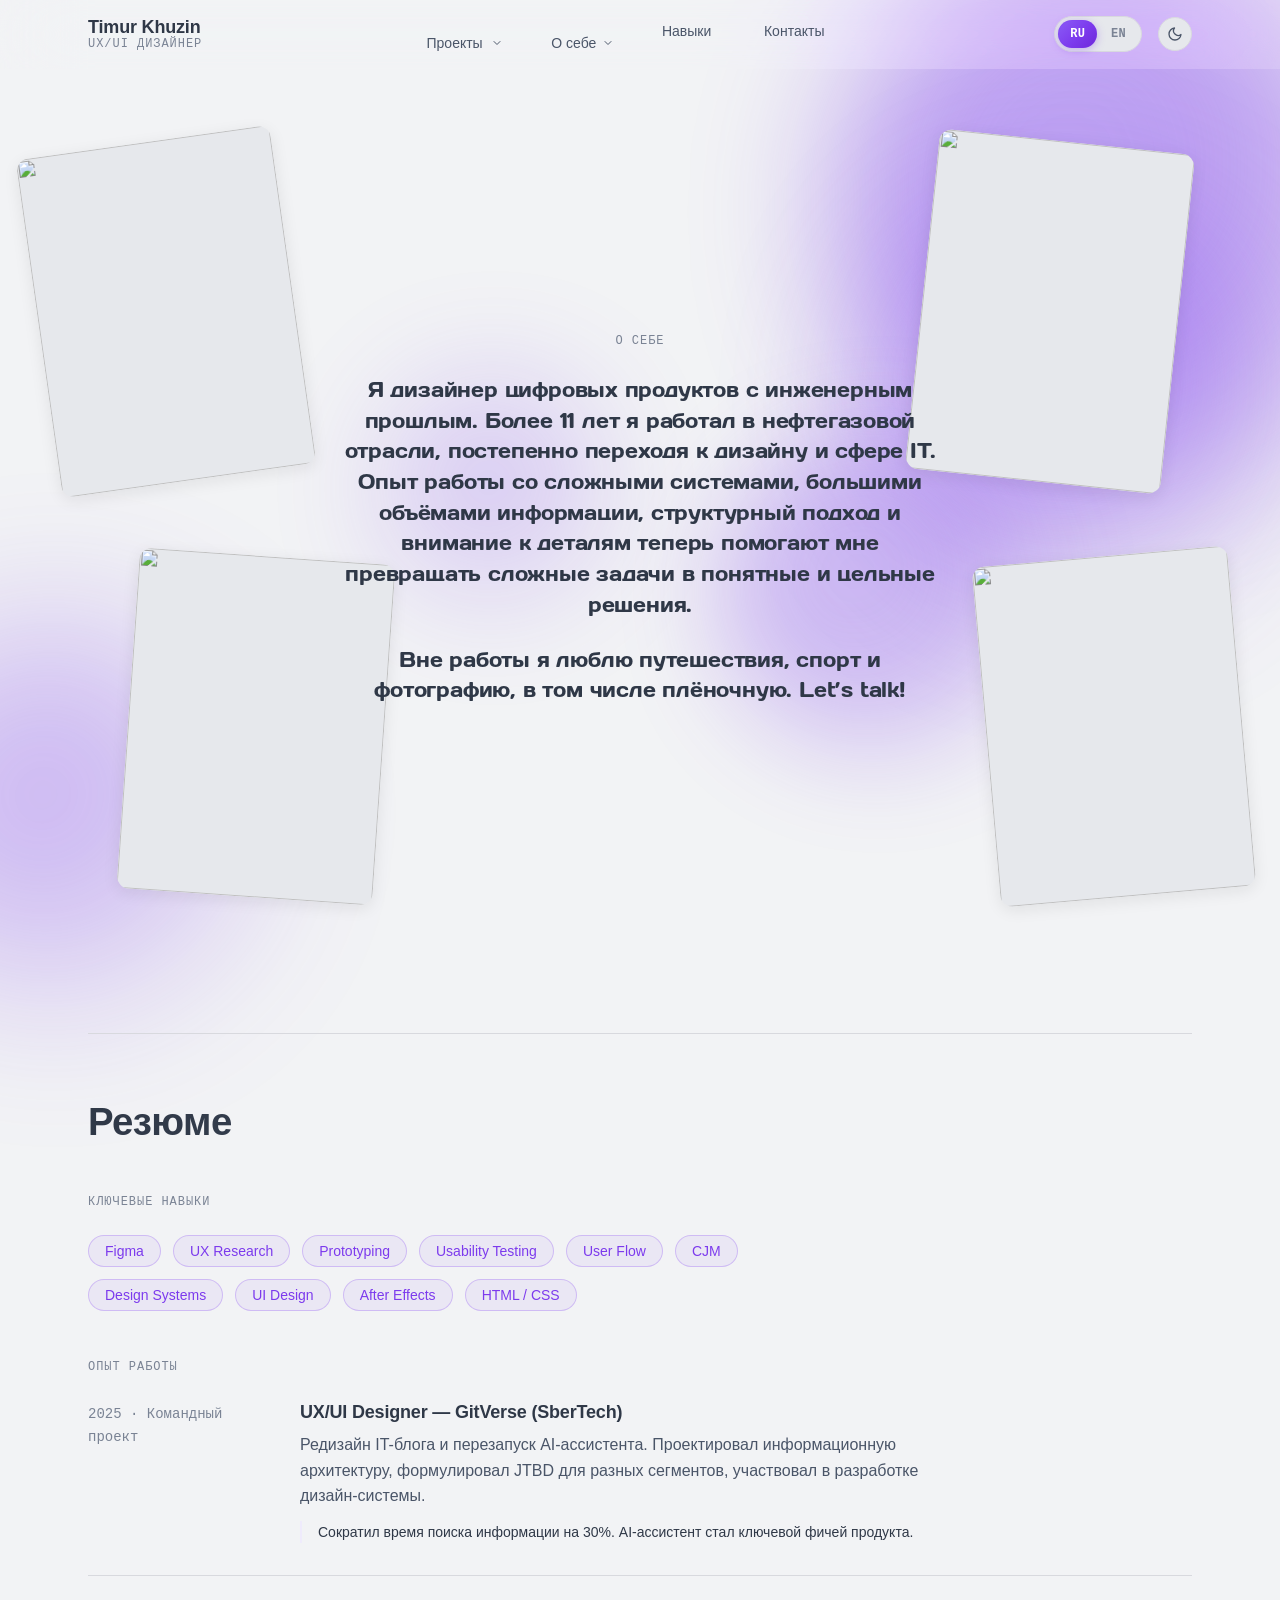
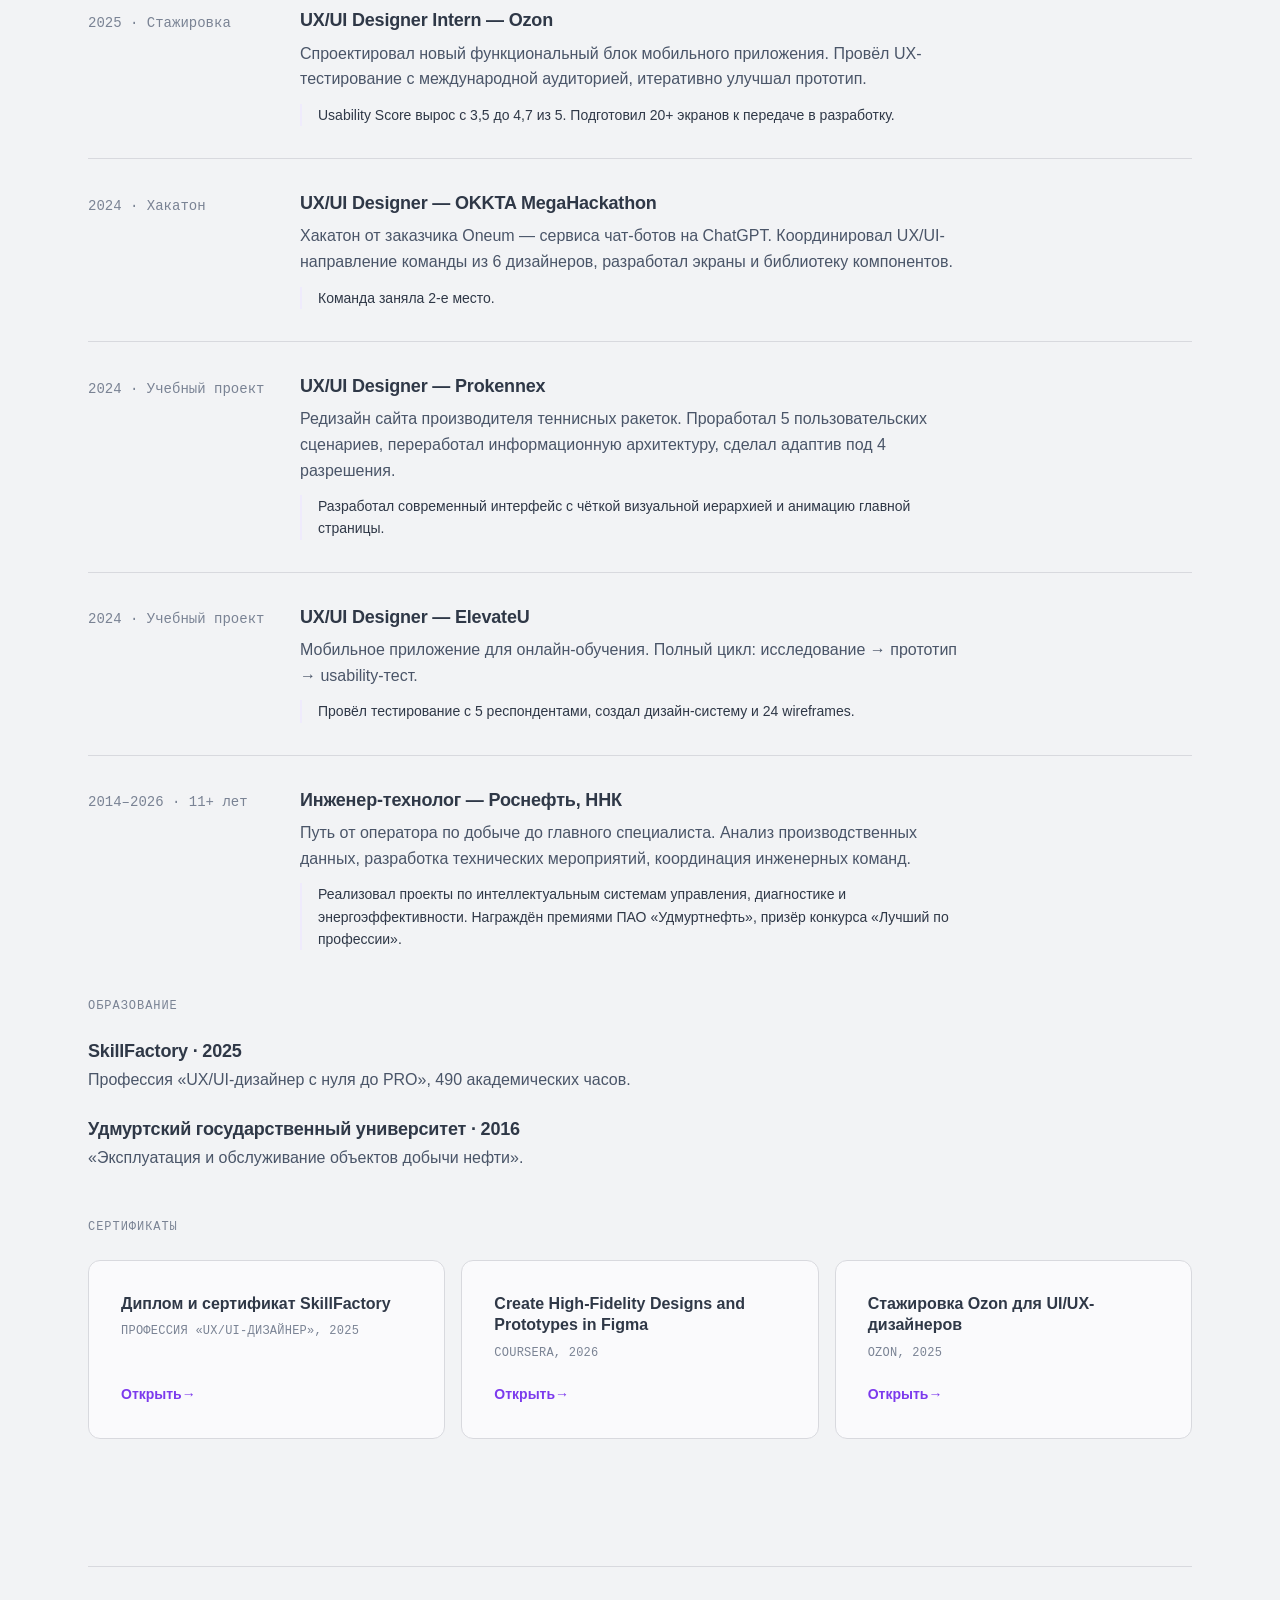
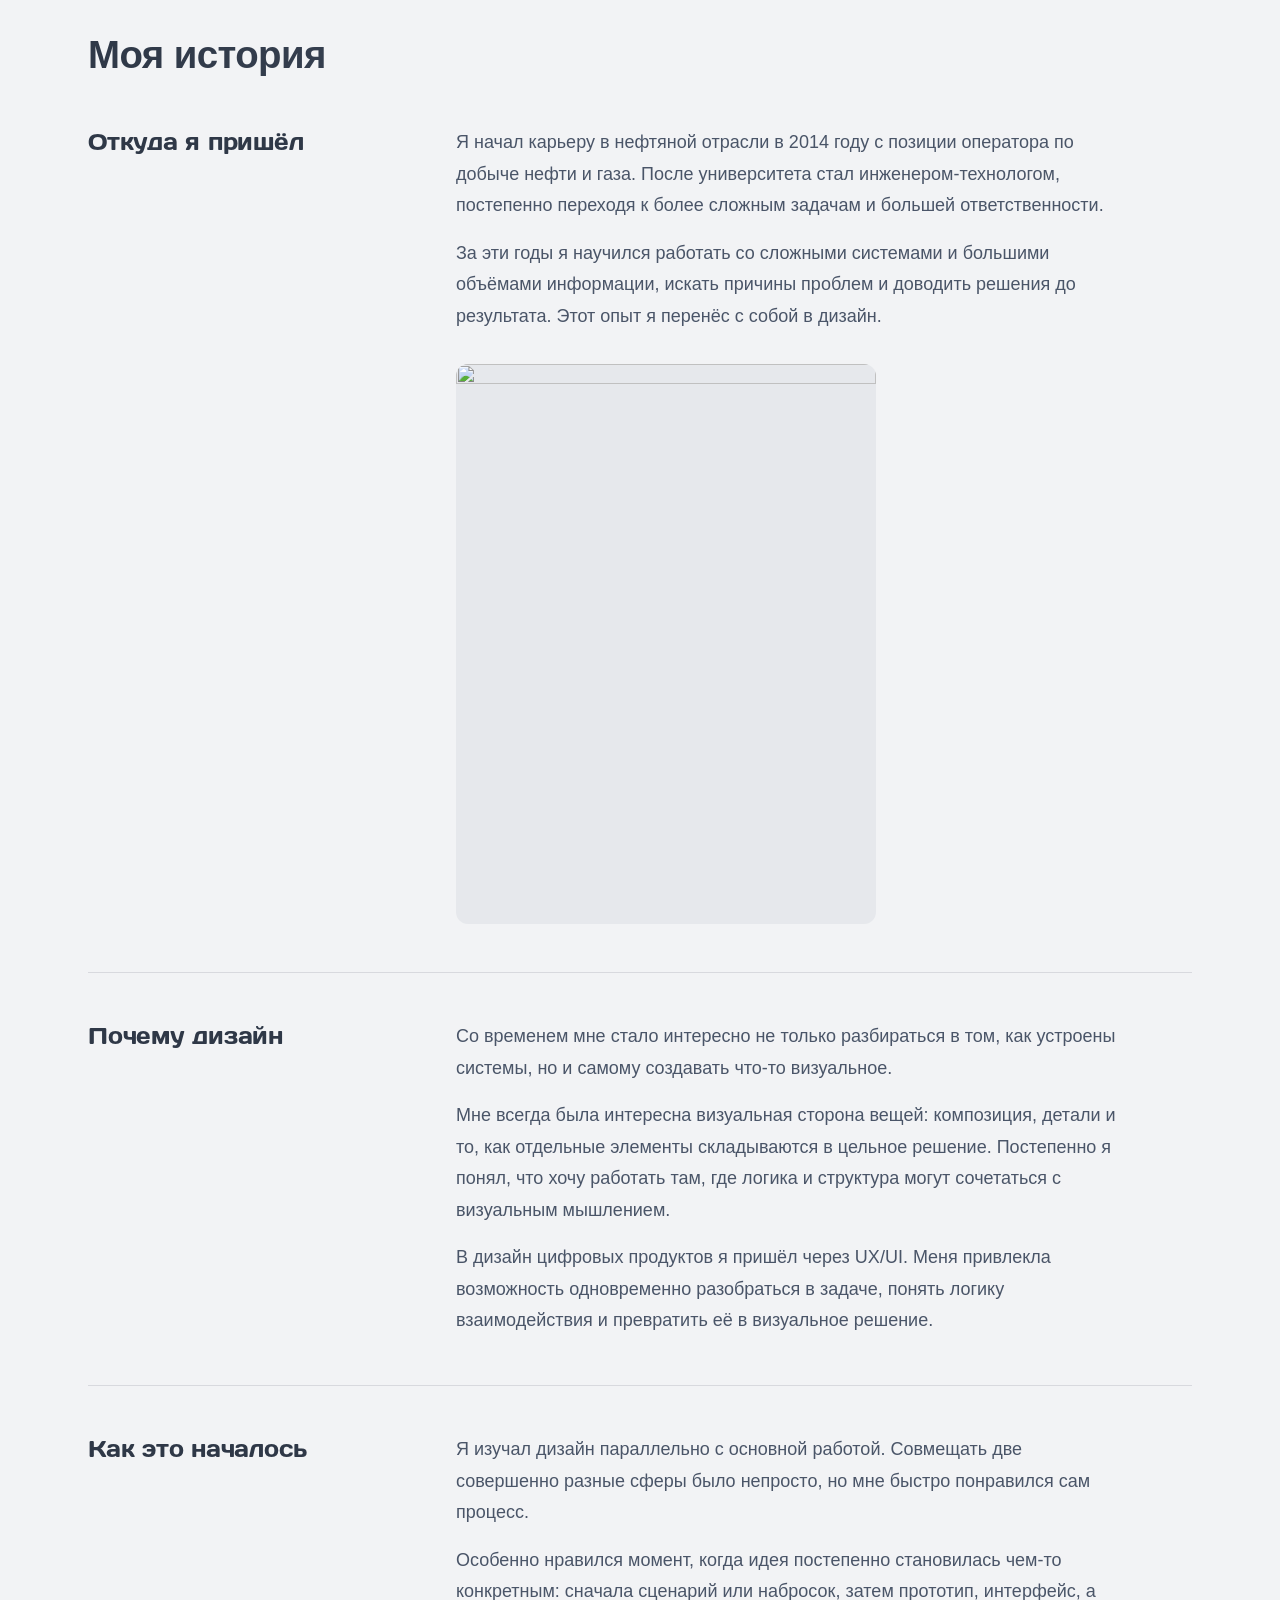
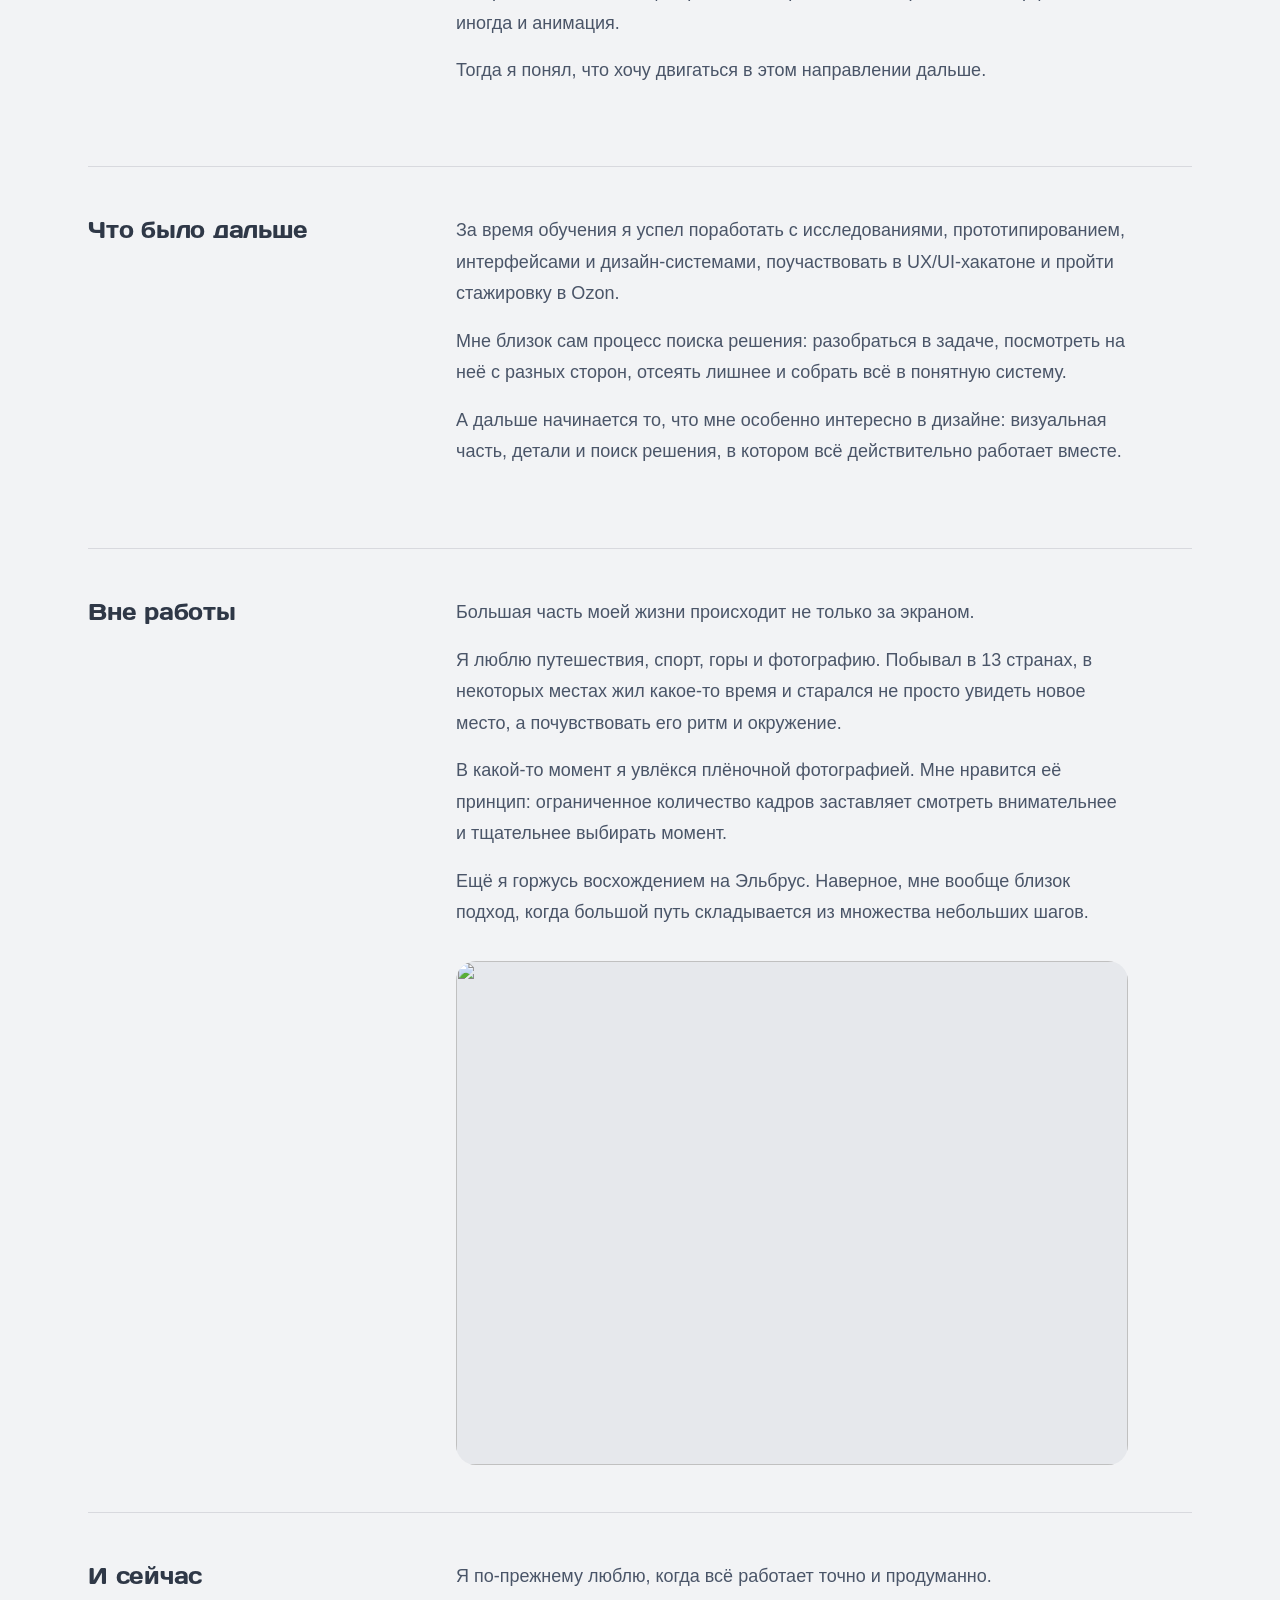
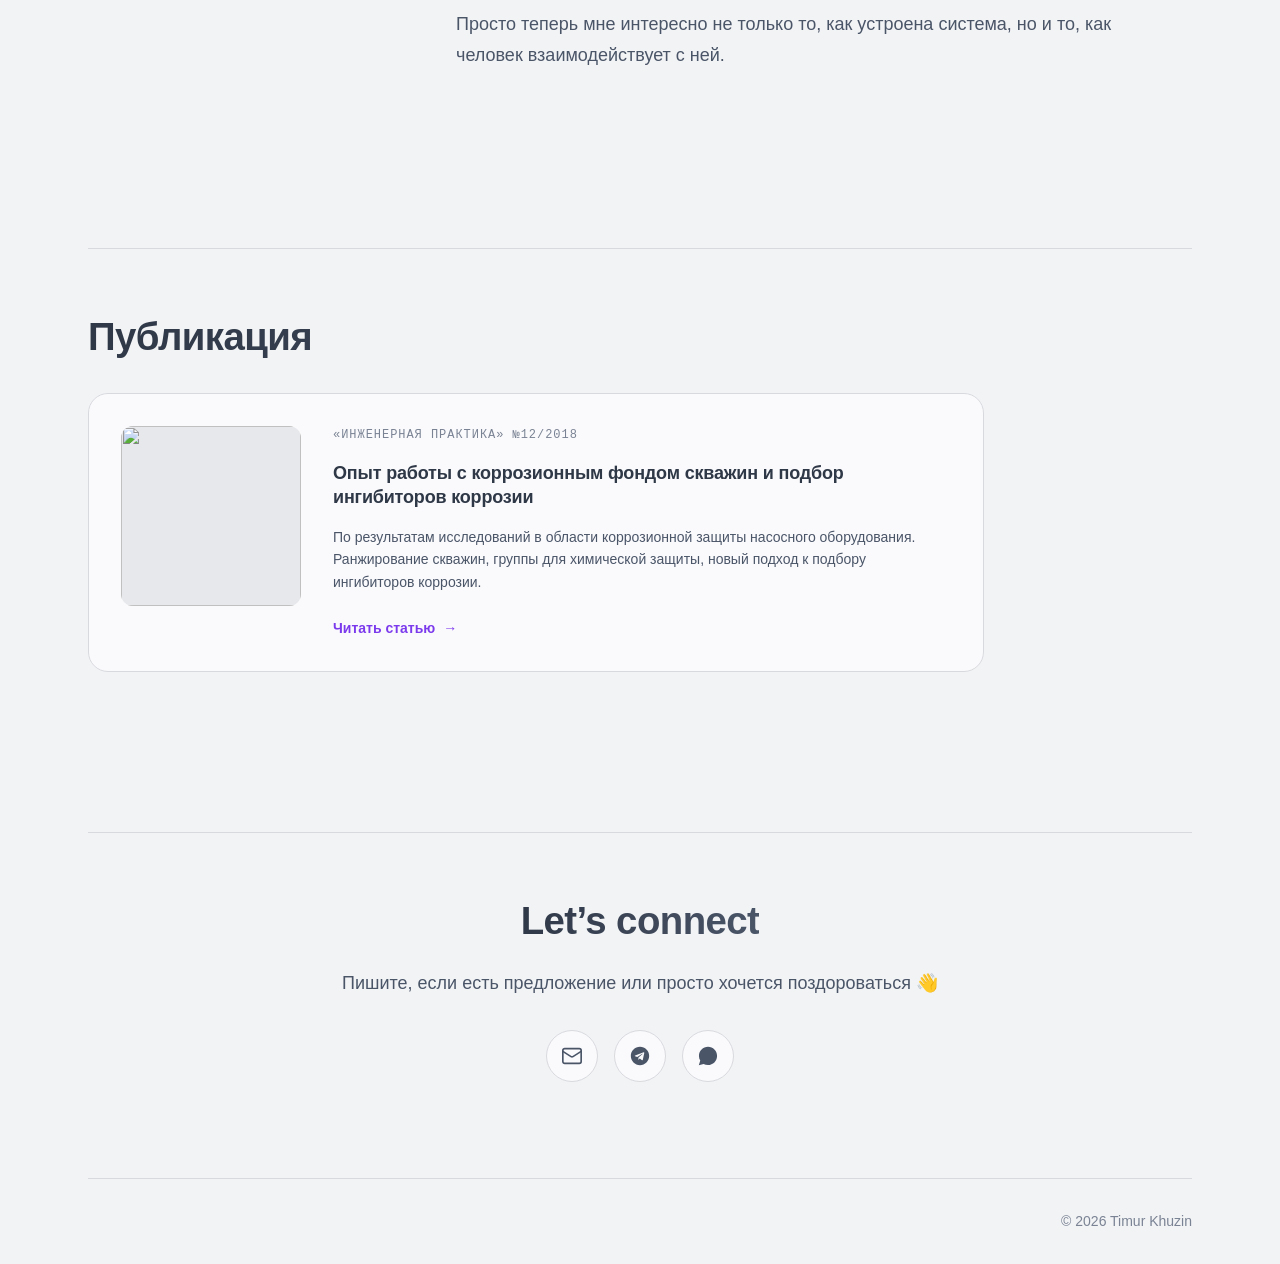
==== commit 4f146949: "Rename image files" ====
--- a/site/about.html
+++ b/site/about.html
@@ -5,6 +5,18 @@
   <meta name="viewport" content="width=device-width, initial-scale=1.0">
   <title>О себе — Timur Khuzin</title>
   <meta name="description" content="UX/UI дизайнер с 11-летним инженерным опытом в нефтегазе. История перехода в дизайн, опыт и проекты.">
+
+<link rel="icon" type="image/svg+xml" href="favicon.svg">
+<meta name="theme-color" content="#F2F3F5" media="(prefers-color-scheme: light)">
+<meta name="theme-color" content="#15181F" media="(prefers-color-scheme: dark)">
+
+<meta property="og:type" content="profile">
+<meta property="og:title" content="О себе — Timur Khuzin">
+<meta property="og:description" content="UX/UI дизайнер с 11-летним инженерным опытом в нефтегазе. История перехода в дизайн, опыт и проекты.">
+<meta property="og:url" content="https://khuzintimur.github.io/about.html">
+<meta property="og:locale" content="ru_RU">
+<meta property="og:locale:alternate" content="en_US">
+<meta name="twitter:card" content="summary_large_image">
 
   <script>
     (function () {
@@ -81,7 +93,7 @@
         </button>
 
         <div class="header-controls">
-          <div class="control-group" role="group" data-i18n-aria-label="theme.toggle.label">
+          <div class="control-group" role="group" data-i18n-aria-label="lang.toggle.label">
             <button class="control-segment" data-lang-set="ru">RU</button>
             <button class="control-segment" data-lang-set="en">EN</button>
           </div>
@@ -103,29 +115,38 @@
     <main>
 
     <!-- ================= HERO ================= -->
-    <section class="container page-hero">
-  <div class="page-hero-text">
+<section class="about-hero">
+
+  <figure class="about-hero-photo about-hero-photo--1">
+    <img src="https://cdn.jsdelivr.net/gh/KhuzinTimur/content-@52b6fff9ecf7ad0685a2e221b113b674ae2001dd/site/photo/me_5.jpg" alt="" loading="eager">
+  </figure>
+
+  <figure class="about-hero-photo about-hero-photo--2">
+    <img src="https://cdn.jsdelivr.net/gh/KhuzinTimur/content-@52b6fff9ecf7ad0685a2e221b113b674ae2001dd/site/photo/Me_3.jpg" alt="" loading="eager">
+  </figure>
+
+  <div class="about-hero-text">
     <p class="eyebrow" data-i18n="page.about.eyebrow"></p>
-    <h1 data-i18n="page.about.title"></h1>
-    <p class="hero-subtitle" data-i18n="page.about.subtitle"></p>
+    <p class="about-hero-p" data-i18n="page.about.hero.p1"></p>
+    <p class="about-hero-p" data-i18n="page.about.hero.p2"></p>
   </div>
-  <figure class="page-hero-photo">
-    <img src="https://github.com/KhuzinTimur/content-/blob/61db9ddb65a25e0e62f7fac8e23ab6dcdfc988ec/Me.jpg?raw=true" alt="Timur Khuzin" loading="eager">
+
+  <figure class="about-hero-photo about-hero-photo--3">
+    <img src="https://cdn.jsdelivr.net/gh/KhuzinTimur/content-@52b6fff9ecf7ad0685a2e221b113b674ae2001dd/site/photo/Me_6.jpg" alt="" loading="eager">
   </figure>
+
+  <figure class="about-hero-photo about-hero-photo--4">
+    <img src="https://cdn.jsdelivr.net/gh/KhuzinTimur/content-@52b6fff9ecf7ad0685a2e221b113b674ae2001dd/site/photo/Me_2.jpg" alt="" loading="eager">
+  </figure>
+
 </section>
 
-    <!-- ================= CV ================= -->
     <section class="container section" id="cv">
   <hr class="divider" style="margin-bottom: var(--space-16);">
 
-  <!-- Имя и роль -->
-  <div class="cv-header reveal">
-        <h2 class="cv-name" data-i18n="cv.name"></h2>
-        <p class="cv-role" data-i18n="cv.role"></p>
-        <p class="cv-meta" data-i18n="cv.meta"></p>
-      </div>
-
-      <!-- Ключевые навыки -->
+  <h2 class="cv-title reveal" data-i18n="cv.title"></h2>
+
+  <!-- Ключевые навыки -->
       <div class="cv-block reveal">
         <p class="eyebrow" data-i18n="cv.skills.title"></p>
         <div class="cv-skills">
@@ -256,25 +277,148 @@
     </section>
 
     <!-- ================= STORYTELLING ================= -->
-    <section class="container section">
-      <hr class="divider" style="margin-bottom: var(--space-16);">
-      <h2 class="reveal" data-i18n="story.title"></h2>
-
-      <div class="story-body">
-        <p class="reveal" data-i18n="story.p1"></p>
-        <p class="reveal" data-i18n="story.p2"></p>
-        <p class="reveal" data-i18n="story.p3"></p>
-        <p class="reveal" data-i18n="story.p4"></p>
-        <p class="reveal" data-i18n="story.p5"></p>
-
-        <blockquote class="story-quote reveal" data-i18n="story.quote"></blockquote>
-
-        <p class="reveal" data-i18n="story.p6"></p>
-        <p class="reveal" data-i18n="story.p7"></p>
-        <p class="reveal" data-i18n="story.p8"></p>
-        <p class="reveal" data-i18n="story.p9"></p>
-      </div>
-    </section>
+<section class="container section">
+  <hr class="divider" style="margin-bottom: var(--space-16);">
+  <h2 class="reveal" data-i18n="story.title"></h2>
+
+  <div class="story-rows">
+
+        <!-- Откуда я пришёл -->
+    <div class="story-row reveal">
+      <h3 class="story-row-title" data-i18n="story.from.title"></h3>
+      <div class="story-row-body">
+        <p data-i18n="story.from.p1"></p>
+        <p data-i18n="story.from.p2"></p>
+                <figure class="story-photo story-photo--portrait reveal" data-reveal-delay="200">
+          <img src="https://cdn.jsdelivr.net/gh/KhuzinTimur/content-@52b6fff9ecf7ad0685a2e221b113b674ae2001dd/site/photo/oil_photo.jpg" alt="" loading="lazy">
+        </figure>
+      </div>
+    </div>
+
+    <!-- Почему дизайн -->
+    <div class="story-row reveal">
+      <h3 class="story-row-title" data-i18n="story.why.title"></h3>
+      <div class="story-row-body">
+        <p data-i18n="story.why.p1"></p>
+        <p data-i18n="story.why.p2"></p>
+        <p data-i18n="story.why.p3"></p>
+      </div>
+    </div>
+
+    <!-- Как это началось -->
+    <div class="story-row reveal">
+      <h3 class="story-row-title" data-i18n="story.how.title"></h3>
+      <div class="story-row-body">
+        <p data-i18n="story.how.p1"></p>
+        <p data-i18n="story.how.p2"></p>
+        <p data-i18n="story.how.p3"></p>
+                <figure class="story-photo reveal" data-reveal-delay="200">
+          <img src="https://cdn.jsdelivr.net/gh/KhuzinTimur/content-@52b6fff9ecf7ad0685a2e221b113b674ae2001dd/site/photo/Figma.jpg" alt="" loading="lazy">
+        </figure>
+      </div>
+    </div>
+
+    <!-- Что было дальше -->
+    <div class="story-row reveal">
+      <h3 class="story-row-title" data-i18n="story.next.title"></h3>
+      <div class="story-row-body">
+        <p data-i18n="story.next.p1"></p>
+        <p data-i18n="story.next.p2"></p>
+        <p data-i18n="story.next.p3"></p>
+                <figure class="story-photo reveal" data-reveal-delay="200">
+          <img src="https://cdn.jsdelivr.net/gh/KhuzinTimur/content-@52b6fff9ecf7ad0685a2e221b113b674ae2001dd/site/photo/figma_2.jpg" alt="" loading="lazy">
+        </figure>
+      </div>
+    </div>
+
+    <!-- Вне работы -->
+    <div class="story-row reveal">
+      <h3 class="story-row-title" data-i18n="story.outside.title"></h3>
+      <div class="story-row-body">
+        <p data-i18n="story.outside.p1"></p>
+        <p data-i18n="story.outside.p2"></p>
+        <p data-i18n="story.outside.p3"></p>
+        <p data-i18n="story.outside.p4"></p>
+                <div class="story-carousel reveal" data-reveal-delay="200">
+          <div class="story-carousel-track">
+
+            <figure class="story-carousel-slide is-active">
+              <img src="https://cdn.jsdelivr.net/gh/KhuzinTimur/content-@52b6fff9ecf7ad0685a2e221b113b674ae2001dd/site/photo/Saint_P_1.jpg" alt="" loading="lazy">
+            </figure>
+            <figure class="story-carousel-slide">
+              <img src="https://cdn.jsdelivr.net/gh/KhuzinTimur/content-@52b6fff9ecf7ad0685a2e221b113b674ae2001dd/site/photo/Saint_P_2.jpg" alt="" loading="lazy">
+            </figure>
+            <figure class="story-carousel-slide">
+              <img src="https://cdn.jsdelivr.net/gh/KhuzinTimur/content-@52b6fff9ecf7ad0685a2e221b113b674ae2001dd/site/photo/Bali_1.jpg" alt="" loading="lazy">
+            </figure>
+            <figure class="story-carousel-slide">
+              <img src="https://cdn.jsdelivr.net/gh/KhuzinTimur/content-@52b6fff9ecf7ad0685a2e221b113b674ae2001dd/site/photo/Bali_2.jpg" alt="" loading="lazy">
+            </figure>
+            <figure class="story-carousel-slide">
+              <img src="https://cdn.jsdelivr.net/gh/KhuzinTimur/content-@52b6fff9ecf7ad0685a2e221b113b674ae2001dd/site/photo/Bali_3.jpg" alt="" loading="lazy">
+            </figure>
+            <figure class="story-carousel-slide">
+              <img src="https://cdn.jsdelivr.net/gh/KhuzinTimur/content-@52b6fff9ecf7ad0685a2e221b113b674ae2001dd/site/photo/Bali_4.jpg" alt="" loading="lazy">
+            </figure>
+            <figure class="story-carousel-slide">
+              <img src="https://cdn.jsdelivr.net/gh/KhuzinTimur/content-@52b6fff9ecf7ad0685a2e221b113b674ae2001dd/site/photo/Bali_5.jpg" alt="" loading="lazy">
+            </figure>
+            <figure class="story-carousel-slide">
+              <img src="https://cdn.jsdelivr.net/gh/KhuzinTimur/content-@52b6fff9ecf7ad0685a2e221b113b674ae2001dd/site/photo/Bali_6.jpg" alt="" loading="lazy">
+            </figure>
+            <figure class="story-carousel-slide">
+              <img src="https://cdn.jsdelivr.net/gh/KhuzinTimur/content-@52b6fff9ecf7ad0685a2e221b113b674ae2001dd/site/photo/bangkok_1.jpg" alt="" loading="lazy">
+            </figure>
+            <figure class="story-carousel-slide">
+              <img src="https://cdn.jsdelivr.net/gh/KhuzinTimur/content-@52b6fff9ecf7ad0685a2e221b113b674ae2001dd/site/photo/bangkok_2.jpg" alt="" loading="lazy">
+            </figure>
+            <figure class="story-carousel-slide">
+              <img src="https://cdn.jsdelivr.net/gh/KhuzinTimur/content-@52b6fff9ecf7ad0685a2e221b113b674ae2001dd/site/photo/bangkok_3.jpg" alt="" loading="lazy">
+            </figure>
+            <figure class="story-carousel-slide">
+              <img src="https://cdn.jsdelivr.net/gh/KhuzinTimur/content-@52b6fff9ecf7ad0685a2e221b113b674ae2001dd/site/photo/Elbrus_1.jpg" alt="" loading="lazy">
+            </figure>
+            <figure class="story-carousel-slide">
+              <img src="https://cdn.jsdelivr.net/gh/KhuzinTimur/content-@52b6fff9ecf7ad0685a2e221b113b674ae2001dd/site/photo/Elbrus_2.jpg" alt="" loading="lazy">
+            </figure>
+            <figure class="story-carousel-slide">
+              <img src="https://cdn.jsdelivr.net/gh/KhuzinTimur/content-@52b6fff9ecf7ad0685a2e221b113b674ae2001dd/site/photo/Elbrus_3.jpg" alt="" loading="lazy">
+            </figure>
+            <figure class="story-carousel-slide">
+              <img src="https://cdn.jsdelivr.net/gh/KhuzinTimur/content-@52b6fff9ecf7ad0685a2e221b113b674ae2001dd/site/photo/elbrus_4.jpg" alt="" loading="lazy">
+            </figure>
+            <figure class="story-carousel-slide">
+              <img src="https://cdn.jsdelivr.net/gh/KhuzinTimur/content-@52b6fff9ecf7ad0685a2e221b113b674ae2001dd/site/photo/Istanbul_1.jpg" alt="" loading="lazy">
+            </figure>
+            <figure class="story-carousel-slide">
+              <img src="https://cdn.jsdelivr.net/gh/KhuzinTimur/content-@52b6fff9ecf7ad0685a2e221b113b674ae2001dd/site/photo/Istanbul_2.jpg" alt="" loading="lazy">
+            </figure>
+            <figure class="story-carousel-slide">
+              <img src="https://cdn.jsdelivr.net/gh/KhuzinTimur/content-@52b6fff9ecf7ad0685a2e221b113b674ae2001dd/site/photo/Santos.jpg" alt="" loading="lazy">
+            </figure>
+            <figure class="story-carousel-slide">
+              <img src="https://cdn.jsdelivr.net/gh/KhuzinTimur/content-@52b6fff9ecf7ad0685a2e221b113b674ae2001dd/site/photo/Singapur_1.jpg" alt="" loading="lazy">
+            </figure>
+            <figure class="story-carousel-slide">
+              <img src="https://cdn.jsdelivr.net/gh/KhuzinTimur/content-@52b6fff9ecf7ad0685a2e221b113b674ae2001dd/site/photo/Vietnam_1.jpg" alt="" loading="lazy">
+            </figure>
+
+          </div>
+        </div>
+      </div>
+    </div>
+
+    <!-- И сейчас -->
+    <div class="story-row reveal">
+      <h3 class="story-row-title" data-i18n="story.now.title"></h3>
+      <div class="story-row-body">
+        <p data-i18n="story.now.p1"></p>
+        <p data-i18n="story.now.p2"></p>
+      </div>
+    </div>
+
+  </div>
+</section>
 
     <!-- ================= PUBLICATION ================= -->
     <section class="container section">
@@ -283,7 +427,7 @@
 
       <a href="https://glavteh.ru/коррозия-ингибиторы-удмуртнефть/" target="_blank" rel="noopener" class="pub-card reveal">
         <div class="pub-card-media">
-  <img src="https://github.com/KhuzinTimur/content-/blob/6376f574f0b93bf74674a7803f404138c6c9d28b/preview_corr.png?raw=true" alt="" loading="lazy">
+  <img src="https://cdn.jsdelivr.net/gh/KhuzinTimur/content-@6376f574f0b93bf74674a7803f404138c6c9d28b/preview_corr.png" alt="" loading="lazy">
 </div>
         <div class="pub-card-body">
           <p class="pub-card-journal" data-i18n="pub.article.journal"></p>
@@ -292,28 +436,6 @@
           <span class="pub-card-cta" data-i18n="pub.article.link"></span>
         </div>
       </a>
-    </section>
-
-    <!-- ================= PERSONAL ================= -->
-    <section class="container section">
-      <hr class="divider" style="margin-bottom: var(--space-16);">
-      <h2 class="reveal" data-i18n="personal.title"></h2>
-
-      <div class="personal-carousel reveal">
-        <div class="personal-track">
-          <figure class="personal-slide">
-            <img src="https://github.com/KhuzinTimur/content-/blob/61db9ddb65a25e0e62f7fac8e23ab6dcdfc988ec/Elbrus_1.jpg?raw=true" alt="Эльбрус" loading="lazy">
-          </figure>
-          <figure class="personal-slide">
-            <img src="https://github.com/KhuzinTimur/content-/blob/61db9ddb65a25e0e62f7fac8e23ab6dcdfc988ec/Elbrus_2.jpg?raw=true" alt="Эльбрус" loading="lazy">
-          </figure>
-          <figure class="personal-slide">
-            <img src="https://github.com/KhuzinTimur/content-/blob/61db9ddb65a25e0e62f7fac8e23ab6dcdfc988ec/Elbrus_3.jpg?raw=true" alt="Эльбрус" loading="lazy">
-          </figure>
-        </div>
-        <p class="personal-caption" data-i18n="personal.elbrus.caption"></p>
-      </div>
-
     </section>
 
     <!-- ================= CONTACT ================= -->
@@ -394,9 +516,10 @@
     </div>
   </div>
   
+  <script src="js/mobile-menu.js"></script>
   <script src="js/back-to-top.js"></script>
   <script src="js/nav-dropdown.js"></script>
   <script src="js/reveal.js"></script>
-  <script src="js/mobile-menu.js"></script>
+  <script src="js/story-carousel.js"></script>
 </body>
 </html>
--- a/site/css/variables.css
+++ b/site/css/variables.css
@@ -5,10 +5,10 @@
 
 :root {
     /* ---- Типографика ---- */
-  --font-display: 'Days', 'Inter', sans-serif;
-  --font-body: 'Albra', 'Inter', sans-serif;
-  --font-main: 'Inter', -apple-system, BlinkMacSystemFont, 'Segoe UI', sans-serif;
-  --font-mono: 'JetBrains Mono', 'SF Mono', Consolas, monospace;
+--font-display: 'Days', -apple-system, BlinkMacSystemFont, 'Segoe UI', sans-serif;
+--font-body: 'Albra', -apple-system, BlinkMacSystemFont, 'Segoe UI', sans-serif;
+--font-main: -apple-system, BlinkMacSystemFont, 'Segoe UI', Roboto, 'Helvetica Neue', Arial, sans-serif;
+--font-mono: ui-monospace, 'SF Mono', Menlo, Consolas, 'Liberation Mono', monospace;
 
   --fs-hero: clamp(2.75rem, 6vw, 5.5rem);
   --fs-h1: clamp(2.25rem, 4vw, 3.5rem);
--- a/site/css/base.css
+++ b/site/css/base.css
@@ -161,11 +161,17 @@
    ========================================================================== */
 
 h1, h2 {
-  background-image: var(--title-gradient);
-  -webkit-background-clip: text;
-          background-clip: text;
-  -webkit-text-fill-color: transparent;
-          color: transparent;
+  color: var(--text-primary);
+}
+
+@supports ((-webkit-background-clip: text) or (background-clip: text)) {
+  h1, h2 {
+    background-image: var(--title-gradient);
+    -webkit-background-clip: text;
+            background-clip: text;
+    -webkit-text-fill-color: transparent;
+            color: transparent;
+  }
 }
 
 /* Исключение: заголовки проектных сцен используют цвет проекта,
@@ -257,4 +263,33 @@
   .back-to-top:hover {
     transform: none;
   }
+}
+
+/* ==========================================================================
+   Фокус с клавиатуры (Tab) — видимая рамка.
+   Только :focus-visible, то есть не для клика мышью.
+   ========================================================================== */
+
+:focus-visible {
+  outline: 2px solid var(--accent);
+  outline-offset: 3px;
+  border-radius: 4px;
+}
+
+/* На тёмном фоне светлый акцент читается лучше */
+[data-theme="dark"] :focus-visible {
+  outline-color: var(--accent-hover);
+}
+
+/* Кнопка «наверх» — круглая, обычный border-radius её обрежет */
+.back-to-top:focus-visible {
+  border-radius: var(--radius-full);
+  outline-offset: 4px;
+}
+
+/* Круглые кнопки соцсетей на главной — тоже */
+.contact-icon-btn:focus-visible,
+.mobile-menu-footer a:focus-visible {
+  border-radius: var(--radius-full);
+  outline-offset: 4px;
 }
--- a/site/css/home.css
+++ b/site/css/home.css
@@ -514,7 +514,7 @@
    ========================================================================== */
 
 .hero {
-  --hero-title-size: clamp(2rem, 5.5vw, 5.5rem);
+  --hero-title-size: clamp(2rem, 4.5vw, 4.5rem);
   position: relative;
   z-index: 1;
   min-height: 100vh;
@@ -529,7 +529,7 @@
 .hero-name {
   margin: 0;
   font-family: var(--font-main);
-  font-weight: 300;
+  font-weight: 200;
   font-size: clamp(0.7rem, 0.9vw, 0.9rem);
   letter-spacing: 0.5em;
   text-transform: uppercase;
@@ -539,7 +539,7 @@
 
 /* Три строки заголовка — плотно, без зазоров */
 .hero-headline {
-  margin-top: clamp(1.5rem, 3vh, 2.5rem);
+  margin-top: clamp(1rem, 1vh, 3.5rem);
   display: flex;
   flex-direction: column;
   gap: 0;
@@ -549,7 +549,7 @@
   margin: 0;
   font-family: var(--font-display);
   font-size: var(--hero-title-size);
-  line-height: 1.05;
+  line-height: 1.45;
   letter-spacing: -0.04em;
   font-weight: 400;
   text-transform: uppercase;
@@ -562,7 +562,7 @@
   display: flex;
   justify-content: space-between;
   align-items: center;
-  gap: clamp(1rem, 2vw, 2rem);
+  gap: clamp(1rem, 1vw, 1rem);
   width: 100%;
 }
 
@@ -584,9 +584,9 @@
 .hero-portfolio {
   margin: 0;
   font-family: var(--font-display);
-  font-size: clamp(3rem, 8vw, 8rem);
-  line-height: 1;
-  letter-spacing: 0.06em;
+  font-size: clamp(3rem, 7vw, 7rem);
+  line-height: 1.5;
+  letter-spacing: 0.16em;
   font-weight: 400;
   text-align: center;
   text-transform: uppercase;
@@ -596,7 +596,7 @@
 /* Прижимаем marquee + ПОРТФОЛИО к низу — вся пустота остаётся
    между заголовком и этой связкой */
 .skills-marquee {
-  margin-top: clamp(7rem, 7vh, 7rem);
+  margin-top: clamp(4rem, 4vh, 4rem);
   padding-top: 0;
 }
 
@@ -1047,10 +1047,11 @@
    ========================================================================== */
 
 @media (hover: hover) and (pointer: fine) {
-  /* Скрываем системный курсор */
-  html, body,
-  a, button, input, textarea, select, [role="button"] {
-    cursor: none;
+  /* Скрываем системный курсор ТОЛЬКО когда JS включил класс
+     .has-custom-cursor на <html>. Если JS упал — курсор остаётся системным. */
+  html.has-custom-cursor,
+  html.has-custom-cursor * {
+    cursor: none !important;
   }
 
   .cursor-ring,
@@ -1466,4 +1467,88 @@
 .mobile-menu-footer {
   justify-content: center;
   align-self: stretch;
+}
+
+/* ==========================================================================
+   Убираем голубой focus-outline у ссылок меню при клике мышью,
+   но оставляем для навигации с клавиатуры (Tab)
+   ========================================================================== */
+
+.mobile-menu-link:focus:not(:focus-visible),
+.mobile-menu-trigger:focus:not(:focus-visible),
+.mobile-menu-sub a:focus:not(:focus-visible),
+.mobile-menu-footer a:focus:not(:focus-visible) {
+  outline: none;
+  box-shadow: none;
+}
+
+/* ==========================================================================
+   Мобильная версия hero — компактнее, легче, всё влезает
+   ========================================================================== */
+
+@media (max-width: 720px) {
+  .hero {
+    --hero-title-size: clamp(1.5rem, 7.5vw, 2.25rem);
+    padding-block: 2rem 2rem;
+    gap: 0;
+    min-height: auto;
+  }
+
+  .hero-name {
+    font-size: 0.7rem;
+    letter-spacing: 0.4em;
+    margin-bottom: 1rem;
+  }
+
+  .hero-headline {
+    margin-top: 2rem;
+    gap: 0.25rem;
+  }
+
+  .hero-title {
+    line-height: 1.15;
+    letter-spacing: -0.02em;
+    text-align: center;
+  }
+
+  /* Средний блок — стопкой: заголовок, потом описание */
+  .hero-row-middle {
+    flex-direction: column;
+    align-items: stretch;
+    gap: 1.75rem;
+    margin-top: 0.5rem;
+  }
+
+  /* «ДИЗАЙНЕР» — по центру, на всю ширину */
+  .hero-title--middle {
+    text-align: center;
+    width: 100%;
+  }
+
+  /* Скрываем амперсанд — он теперь не нужен на мобилке */
+  .hero-title--middle .amp {
+    display: none;
+  }
+
+  /* «ИНЖЕНЕР-ТЕХНОЛОГ» — скрываем целиком */
+  .hero-title--bottom {
+    display: none;
+  }
+
+  .hero-desc {
+    max-width: 100%;
+    font-size: 0.95rem;
+    line-height: 1.65;
+    text-align: center;
+  }
+
+  .hero-portfolio {
+    font-size: clamp(2.25rem, 12vw, 3.5rem);
+    letter-spacing: 0.02em;
+    margin-top: 1.5rem;
+  }
+
+  .skills-marquee {
+    margin-top: 2.5rem;
+  }
 }
--- a/site/css/about.css
+++ b/site/css/about.css
@@ -300,40 +300,6 @@
 
 .cv-cert:hover .cv-cert-view::after {
   transform: translateX(3px);
-}
-
-/* ==========================================================================
-   Сторителлинг
-   ========================================================================== */
-
-.story-body {
-  max-width: var(--measure-wide);
-  margin-top: var(--space-12); /* отступ между заголовком и первым абзацем */
-}
-
-.story-body > p {
-  font-size: var(--fs-body-lg);
-  line-height: 1.75;
-  color: var(--text-secondary);
-  margin: 0 0 var(--space-6);
-}
-
-.story-body > p:last-child {
-  margin-bottom: 0;
-}
-
-/* Цитата-выноска */
-.story-quote {
-  margin: var(--space-12) 0;
-  padding: var(--space-6) 0 var(--space-6) var(--space-8);
-  border-left: 3px solid var(--accent);
-  font-family: var(--font-display);
-  font-size: clamp(1.35rem, 2.4vw, 2rem);
-  line-height: 1.35;
-  letter-spacing: -0.02em;
-  color: var(--text-primary);
-  font-weight: 400;
-  max-width: var(--measure-wide);
 }
 
 /* ==========================================================================
@@ -581,60 +547,6 @@
 }
 
 /* ==========================================================================
-   Hero страницы "О себе" — текст + портрет справа
-   ========================================================================== */
-
-.page-hero {
-  display: grid;
-  grid-template-columns: 1fr minmax(240px, 340px);
-  gap: var(--space-12);
-  align-items: start;
-  padding-block: var(--space-20) var(--space-12);
-}
-
-.page-hero-text {
-  display: flex;
-  flex-direction: column;
-  gap: var(--space-4);
-}
-
-.page-hero-text h1 {
-  max-width: 16ch;
-}
-
-.page-hero-text .hero-subtitle {
-  margin-top: 0;
-  margin-inline: 0;
-  min-height: 0;
-}
-
-.page-hero-photo {
-  margin: 0;
-  align-self: start;
-  position: relative;
-}
-
-.page-hero-photo img {
-  width: 100%;
-  height: auto;
-  display: block;
-  border-radius: var(--radius-lg);
-  background: var(--bg-subtle);
-  border: 1px solid var(--border);
-}
-
-@media (max-width: 900px) {
-  .page-hero {
-    grid-template-columns: 1fr;
-    gap: var(--space-8);
-    padding-block: var(--space-12) var(--space-8);
-  }
-  .page-hero-photo {
-    max-width: 320px;
-  }
-}
-
-/* ==========================================================================
    Blob'ы на странице "О себе" — распределены по всей высоте,
    position: fixed, чтобы «гуляли» за скроллом
    ========================================================================== */
@@ -692,4 +604,357 @@
 /* На мобилке — отключаем, чтобы не мешали */
 @media (max-width: 900px) {
   .bg-blobs--about { display: none; }
+}
+
+/* ==========================================================================
+   Storytelling — 2 колонки: заголовок слева, текст справа
+   ========================================================================== */
+
+.story-rows {
+  margin-top: var(--space-12);
+  display: flex;
+  flex-direction: column;
+}
+
+.story-row {
+  display: grid;
+  grid-template-columns: minmax(220px, 320px) 1fr;
+  gap: var(--space-12);
+  padding-block: var(--space-12);
+  border-top: 1px solid var(--border);
+}
+
+.story-row:first-child {
+  border-top: none;
+  padding-top: 0;
+}
+
+.story-row-title {
+  margin: 0;
+  font-family: var(--font-display);
+  font-size: clamp(1.25rem, 1.8vw, 1.75rem);
+  line-height: 1.25;
+  letter-spacing: -0.01em;
+  font-weight: 400;
+  color: var(--text-primary);
+}
+
+.story-row-body {
+  max-width: var(--measure-text);
+}
+
+.story-row-body p {
+  margin: 0;
+  font-size: var(--fs-body-lg);
+  line-height: 1.75;
+  color: var(--text-secondary);
+}
+
+.story-row-body p + p {
+  margin-top: var(--space-4);
+}
+
+@media (max-width: 720px) {
+  .story-row {
+    grid-template-columns: 1fr;
+    gap: var(--space-4);
+    padding-block: var(--space-8);
+  }
+  .story-row-body p {
+    font-size: var(--fs-body);
+    line-height: 1.7;
+  }
+}
+
+/* ==========================================================================
+   HERO страницы "О себе" — 4 фото + текст
+   Desktop: фото по углам, при загрузке заезжают с боков
+   Mobile:  коллаж 2+2, текст под фото
+   ========================================================================== */
+
+/* -------- Общий контейнер -------- */
+.about-hero {
+  position: relative;
+  min-height: 100vh;
+  display: flex;
+  align-items: center;
+  justify-content: center;
+  padding-block: var(--space-16);
+  overflow: hidden;
+}
+
+.about-hero-text {
+  position: relative;
+  z-index: 2;
+  max-width: 640px;
+  text-align: center;
+  padding-inline: var(--space-6);
+}
+
+.about-hero-text .eyebrow {
+  margin-bottom: var(--space-6);
+}
+
+.about-hero-p {
+  margin: 0;
+  font-family: var(--font-display);
+  font-size: clamp(1.15rem, 1.6vw, 1.5rem);
+  line-height: 1.5;
+  letter-spacing: -0.01em;
+  color: var(--text-primary);
+}
+
+.about-hero-p + .about-hero-p {
+  margin-top: var(--space-6);
+}
+
+/* -------- Фото: общая база -------- */
+.about-hero-photo {
+  position: absolute;
+  width: clamp(180px, 20vw, 300px);
+  aspect-ratio: 3 / 4;
+  margin: 0;
+  border-radius: var(--radius-md);
+  overflow: hidden;
+  background: var(--bg-subtle);
+  box-shadow: var(--shadow-md);
+  opacity: 0;
+  transition:
+    transform 900ms cubic-bezier(0.22, 1, 0.36, 1),
+    opacity 700ms ease;
+}
+
+.about-hero-photo img {
+  width: 100%;
+  height: 100%;
+  object-fit: cover;
+  display: block;
+}
+
+/* -------- Desktop: стартовые позиции (за краем) -------- */
+/* Левые уезжают далеко влево, правые — вправо */
+.about-hero-photo--1 { top: 8%;    left: 3%;   transform: translateX(-200%) rotate(-8deg); }
+.about-hero-photo--2 { bottom: 8%; left: 10%;  transform: translateX(-200%) rotate(4deg); }
+.about-hero-photo--3 { top: 8%;    right: 8%;  transform: translateX(200%)  rotate(6deg); }
+.about-hero-photo--4 { bottom: 8%; right: 3%;  transform: translateX(200%)  rotate(-5deg); }
+
+/* -------- Desktop: финальные позиции (заезжают) -------- */
+.about-hero.is-loaded .about-hero-photo--1 {
+  opacity: 1;
+  transform: translateX(0) rotate(-8deg);
+  transition-delay: 100ms;
+}
+.about-hero.is-loaded .about-hero-photo--2 {
+  opacity: 1;
+  transform: translateX(0) rotate(4deg);
+  transition-delay: 250ms;
+}
+.about-hero.is-loaded .about-hero-photo--3 {
+  opacity: 1;
+  transform: translateX(0) rotate(6deg);
+  transition-delay: 150ms;
+}
+.about-hero.is-loaded .about-hero-photo--4 {
+  opacity: 1;
+  transform: translateX(0) rotate(-5deg);
+  transition-delay: 300ms;
+}
+
+/* Hover — на десктопе фото выпрямляется */
+.about-hero.is-loaded .about-hero-photo:hover {
+  transform: translateX(0) rotate(0deg) scale(1.06);
+  box-shadow: var(--shadow-lg);
+  z-index: 3;
+}
+
+
+/* ==========================================================================
+   МОБИЛКА (≤720px) — коллаж 2+2 сверху, текст снизу
+   ========================================================================== */
+
+@media (max-width: 720px) {
+
+  .about-hero {
+    display: block;
+    min-height: auto;
+    padding-block: 0 var(--space-12);
+    padding-top: 340px; /* место под коллаж */
+    overflow: visible;
+  }
+
+  .about-hero-photo {
+    width: 46%;
+    max-width: 190px;
+    border-radius: var(--radius-sm);
+    box-shadow: var(--shadow-sm);
+  }
+
+    /* ---- Стартовые позиции (за экраном через transform) ---- */
+  .about-hero-photo--1 {
+    top: 20px;
+    left: 2%;
+    z-index: 1;
+    transform: translateX(-180%) rotate(-15deg);
+  }
+  .about-hero-photo--2 {
+    top: 110px;
+    left: 8%;
+    z-index: 3;
+    transform: translateX(-180%) rotate(-3deg);
+  }
+  .about-hero-photo--3 {
+    top: 10px;
+    right: 2%;
+    z-index: 2;
+    transform: translateX(180%) rotate(12deg);
+  }
+  .about-hero-photo--4 {
+    top: 100px;
+    right: 8%;
+    z-index: 4;
+    transform: translateX(180%) rotate(-7deg);
+  }
+
+  /* ---- Финальные позиции (коллаж) ---- */
+  .about-hero.is-loaded .about-hero-photo--1 {
+    opacity: 1;
+    transform: translateX(0) rotate(-12deg);
+    transition-delay: 100ms;
+  }
+  .about-hero.is-loaded .about-hero-photo--2 {
+    opacity: 1;
+    transform: translateX(0) rotate(4deg);
+    transition-delay: 250ms;
+  }
+  .about-hero.is-loaded .about-hero-photo--3 {
+    opacity: 1;
+    transform: translateX(0) rotate(9deg);
+    transition-delay: 150ms;
+  }
+  .about-hero.is-loaded .about-hero-photo--4 {
+    opacity: 1;
+    transform: translateX(0) rotate(-6deg);
+    transition-delay: 300ms;
+  }
+
+  /* Hover на мобилке не нужен */
+  .about-hero.is-loaded .about-hero-photo:hover {
+    transform: inherit;
+    box-shadow: var(--shadow-sm);
+  }
+
+  /* ---- Текст: под коллажем ---- */
+  .about-hero-text {
+    max-width: 100%;
+    padding-inline: var(--space-4);
+    text-align: center;
+  }
+
+  .about-hero-text .eyebrow {
+    margin-bottom: var(--space-4);
+  }
+
+  .about-hero-p {
+    font-size: 0.9rem;
+    line-height: 1.55;
+  }
+
+  .about-hero-p + .about-hero-p {
+    margin-top: var(--space-4);
+  }
+}
+
+/* ==========================================================================
+   Фото в истории — одиночные и карусель
+   ========================================================================== */
+
+.story-photo {
+  margin: var(--space-8) 0 0;
+}
+
+.story-photo img {
+  width: 100%;
+  height: auto;
+  max-height: 520px;
+  object-fit: cover;
+  border-radius: var(--radius-md);
+  background: var(--bg-subtle);
+  display: block;
+}
+
+/* Портретное фото в истории: фиксируем 3:4, ограничиваем ширину,
+   чтобы фото не растягивалось на всю колонку */
+.story-photo--portrait img {
+  aspect-ratio: 3 / 4;
+  max-width: 420px;
+  max-height: none;
+  object-fit: cover;
+  object-position: center top; /* кадр берёт верх — там голова */
+}
+
+/* --- Карусель --- */
+
+.story-carousel {
+  margin-top: var(--space-8);
+  max-width: 100%;
+}
+
+.story-carousel-track {
+  position: relative;
+  aspect-ratio: 4 / 3;
+  border-radius: var(--radius-lg);
+  overflow: hidden;
+  background: var(--bg-subtle);
+}
+
+.story-carousel-slide {
+  position: absolute;
+  inset: 0;
+  margin: 0;
+  opacity: 0;
+  transform: scale(1.04);
+  transition:
+    opacity 700ms cubic-bezier(0.16, 1, 0.3, 1),
+    transform 700ms cubic-bezier(0.16, 1, 0.3, 1);
+  z-index: 1;
+  pointer-events: none;
+}
+
+.story-carousel-slide.is-active {
+  opacity: 1;
+  transform: scale(1);
+  z-index: 2;
+}
+
+.story-carousel-slide img {
+  width: 100%;
+  height: 100%;
+  object-fit: cover;
+  object-position: center;
+  display: block;
+}
+
+/* --- Мобильная адаптация --- */
+
+@media (max-width: 720px) {
+  .story-photo img {
+    max-height: 380px;
+  }
+
+  .story-carousel-track {
+    aspect-ratio: 4 / 5;
+  }
+  
+  .story-photo--portrait img {
+    max-width: 100%;
+    max-height: 500px;
+  }
+}
+
+/* --- Reduced motion: показываем только первое фото, без смены --- */
+
+@media (prefers-reduced-motion: reduce) {
+  .story-carousel-slide {
+    transition: none;
+  }
 }
